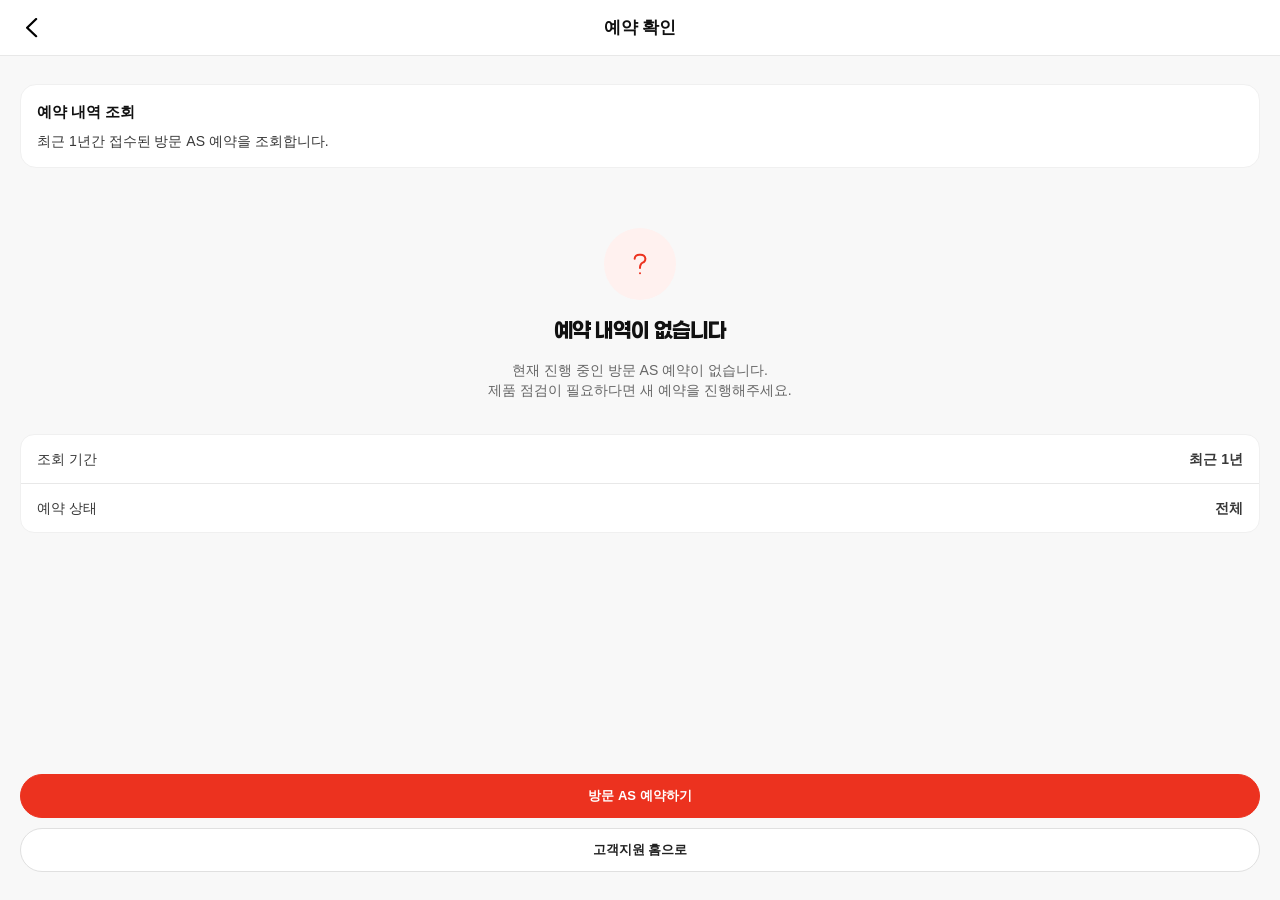
==== html/empty-reservations.html @ 177d2593 "Deploy user chatbot publishing" ====
<!DOCTYPE html>
<html lang="ko">
  <head>
    <meta charset="UTF-8">
    <meta name="viewport" content="width=device-width, initial-scale=1.0">
    <title>예약 내역 없음 | AI Chat</title>
    <link rel="stylesheet" href="../css/fonts.css">
    <link rel="stylesheet" href="../css/tokens.css?v=20260628">
    <link rel="stylesheet" href="../css/components.css?v=20260628">
    <link rel="stylesheet" href="../css/chatbot.css?v=20260628">
  </head>
  <body class="twc-chatbot publish-shell state-page">
    <!-- 화면: 예약 내역 없음. 기능 ID: USER-SCR-06, USER-FE-07-004 -->
    <header class="twc-state-header flow-header state-header-title-center">
      <button class="twc-icon-btn twc-focus-ring" type="button" aria-label="뒤로가기" data-state-action="back">
        <img class="twc-icon twc-icon-md" src="../image/icon/icon-arrow-left.svg" alt="">
      </button>
      <h1 class="twc-h3">예약 확인</h1>
    </header>
    <main class="state-main">
      <section class="twc-content twc-state-card empty-lookup-card" aria-labelledby="reservationLookupTitle">
        <h2 class="twc-h4" id="reservationLookupTitle">예약 내역 조회</h2>
        <p class="twc-body">최근 1년간 접수된 방문 AS 예약을 조회합니다.</p>
      </section>
      <section class="twc-content state-hero">
        <div class="twc-empty-icon" aria-hidden="true"><img class="twc-icon twc-icon-xl" src="../image/icon/icon-empty-reservations-question.svg" alt=""></div>
        <h2 class="twc-h2">예약 내역이 없습니다</h2>
        <p>현재 진행 중인 방문 AS 예약이 없습니다.<br>제품 점검이 필요하다면 새 예약을 진행해주세요.</p>
      </section>
      <section class="twc-content twc-detail-list empty-reservation-detail-card" aria-label="조회 조건">
        <div class="twc-detail-row"><span>조회 기간</span><strong>최근 1년</strong></div>
        <div class="twc-detail-row"><span>예약 상태</span><strong>전체</strong></div>
      </section>
      <footer class="twc-content state-actions">
        <button class="twc-btn twc-btn-primary twc-focus-ring" type="button" data-state-action="navigate" data-state-href="chatbot.html#as-flow">방문 AS 예약하기</button>
        <button class="twc-btn twc-btn-secondary twc-focus-ring" type="button" data-state-action="chatbot">고객지원 홈으로</button>
      </footer>
    </main>
    <script src="../js/state.js"></script>
  </body>
</html>
---- css/fonts.css ----
/*
  ThinkWare AI Chat local fonts
  Load this file before tokens.css and component CSS.
*/

@font-face {
  font-family: 'Paperlogy';
  src: url('../font/paperlogy-1-thin.ttf') format('truetype');
  font-weight: 100;
  font-style: normal;
  font-display: swap;
}

@font-face {
  font-family: 'Paperlogy';
  src: url('../font/paperlogy-2-extra-light.ttf') format('truetype');
  font-weight: 200;
  font-style: normal;
  font-display: swap;
}

@font-face {
  font-family: 'Paperlogy';
  src: url('../font/paperlogy-3-light.ttf') format('truetype');
  font-weight: 300;
  font-style: normal;
  font-display: swap;
}

@font-face {
  font-family: 'Paperlogy';
  src: url('../font/paperlogy-4-regular.ttf') format('truetype');
  font-weight: 400;
  font-style: normal;
  font-display: swap;
}

@font-face {
  font-family: 'Paperlogy';
  src: url('../font/paperlogy-5-medium.ttf') format('truetype');
  font-weight: 500;
  font-style: normal;
  font-display: swap;
}

@font-face {
  font-family: 'Paperlogy';
  src: url('../font/paperlogy-6-semi-bold.ttf') format('truetype');
  font-weight: 600;
  font-style: normal;
  font-display: swap;
}

@font-face {
  font-family: 'Paperlogy';
  src: url('../font/paperlogy-7-bold.ttf') format('truetype');
  font-weight: 700;
  font-style: normal;
  font-display: swap;
}

@font-face {
  font-family: 'Paperlogy';
  src: url('../font/paperlogy-8-extra-bold.ttf') format('truetype');
  font-weight: 800;
  font-style: normal;
  font-display: swap;
}

@font-face {
  font-family: 'Paperlogy';
  src: url('../font/paperlogy-9-black.ttf') format('truetype');
  font-weight: 900;
  font-style: normal;
  font-display: swap;
}

@font-face {
  font-family: 'A2Z';
  src: url('../font/a2z-1-thin.ttf') format('truetype');
  font-weight: 100;
  font-style: normal;
  font-display: swap;
}

@font-face {
  font-family: 'A2Z';
  src: url('../font/a2z-2-extra-light.ttf') format('truetype');
  font-weight: 200;
  font-style: normal;
  font-display: swap;
}

@font-face {
  font-family: 'A2Z';
  src: url('../font/a2z-3-light.ttf') format('truetype');
  font-weight: 300;
  font-style: normal;
  font-display: swap;
}

@font-face {
  font-family: 'A2Z';
  src: url('../font/a2z-4-regular.ttf') format('truetype');
  font-weight: 400;
  font-style: normal;
  font-display: swap;
}

@font-face {
  font-family: 'A2Z';
  src: url('../font/a2z-5-medium.ttf') format('truetype');
  font-weight: 500;
  font-style: normal;
  font-display: swap;
}

@font-face {
  font-family: 'A2Z';
  src: url('../font/a2z-6-semi-bold.ttf') format('truetype');
  font-weight: 600;
  font-style: normal;
  font-display: swap;
}

@font-face {
  font-family: 'A2Z';
  src: url('../font/a2z-7-bold.ttf') format('truetype');
  font-weight: 700;
  font-style: normal;
  font-display: swap;
}

@font-face {
  font-family: 'A2Z';
  src: url('../font/a2z-8-extra-bold.ttf') format('truetype');
  font-weight: 800;
  font-style: normal;
  font-display: swap;
}

@font-face {
  font-family: 'A2Z';
  src: url('../font/a2z-9-black.ttf') format('truetype');
  font-weight: 900;
  font-style: normal;
  font-display: swap;
}
---- css/tokens.css ----
/*
  ThinkWare AI Chat design tokens
  Source: Figma ThinkWare_chatbot nodes 1:34, 1:128, 1:99
*/

:root {
  /* Font families */
  --twc-font-brand: 'Paperlogy', 'Noto Sans KR', sans-serif;
  --twc-font-body: 'A2Z', 'Noto Sans KR', sans-serif;
  --twc-font-system: 'Noto Sans KR', 'Noto Sans CJK KR', sans-serif;

  /* Colors */
  --twc-color-bg: #f8f8f8;
  --twc-color-bg-alt: #fafafa;
  --twc-color-surface: #ffffff;
  --twc-color-surface-muted: #f6f7f8;
  --twc-color-surface-raised: #fbfdff;
  --twc-color-surface-disabled: #f2f2f2;
  --twc-color-surface-inverse: #3a3a3a;
  --twc-color-bubble-user: #4c4c4c;
  --twc-color-text-primary: #000000;
  --twc-color-text-heading: #111111;
  --twc-color-text-strong: #222222;
  --twc-color-text-body: #383838;
  --twc-color-text-subtle: #555555;
  --twc-color-text-secondary: #666666;
  --twc-color-text-muted: #7e7e7e;
  --twc-color-text-placeholder: #b9b9b9;
  --twc-color-border: #f0f0f0;
  --twc-color-border-strong: #e0e0e0;
  --twc-color-divider: #e8e8e8;
  --twc-color-sheet-grip: #ececec;
  --twc-color-accent: #ec321f;
  --twc-color-accent-hover: #d92a18;
  --twc-color-accent-soft: #fff1ef;
  --twc-color-accent-subtle: #fff8f7;
  --twc-color-success: #2e7d32;
  --twc-color-success-soft: #e8f5e9;
  --twc-color-warning: #ffb300;
  --twc-color-danger: #c73346;
  --twc-color-danger-soft: #fff0f2;
  --twc-color-info: #3a3a3a;
  --twc-color-map-placeholder-bg: #e8f1f8;
  --twc-color-map-pin: #ec321f;
  --twc-color-map-pin-muted: #666666;
  --twc-color-overlay: rgba(0, 0, 0, 0.6);

  /* Layout sizes */
  --twc-size-app-width: 400px;
  --twc-size-app-min-width-compact: 344px;
  --twc-size-shell-width: 100%;
  --twc-size-content-width: 360px;
  --twc-size-content-max-width: 360px;
  --twc-size-logo-width: 52px;
  --twc-size-logo-height: 14px;
  --twc-size-header-height: 40px;
  --twc-size-flow-header-height: 56px;
  --twc-size-state-header-height: 56px;
  --twc-size-touch: 44px;
  --twc-size-action-height: 54px;
  --twc-size-icon-xs: 10px;
  --twc-size-icon-sm: 14px;
  --twc-size-icon-md: 20px;
  --twc-size-icon-lg: 24px;
  --twc-size-icon-xl: 32px;
  --twc-size-chip-height: 28px;
  --twc-size-empty-icon: 72px;
  --twc-size-status-icon: 82px;
  --twc-size-textarea-min-height: 96px;
  --twc-size-input-category: 32px;
  --twc-size-input-send: 24px;
  --twc-size-inputbar-height: 70px;
  --twc-size-sheet-input-clearance: 56px;
  --twc-size-main-bottom-padding: 112px;
  --twc-size-avatar: 32px;
  --twc-size-service-button: 87px;
  --twc-size-service-button-compact: 73px;
  --twc-size-service-button-icon-compact: 20px;
  --twc-size-sheet-panel-height: 454px;
  --twc-size-category-tile-height: 68px;
  --twc-size-answer-max-width: 348px;
  --twc-size-product-card-width: 260px;
  --twc-size-product-media-height: 172px;
  --twc-size-compare-card-width: 290px;
  --twc-size-map-height: 210px;
  --twc-size-map-pin: 18px;
  --twc-size-calendar-cell: 38px;
  --twc-size-progress-step: 12px;

  /* Spacing */
  --twc-space-3: 3px;
  --twc-space-4: 4px;
  --twc-space-5: 5px;
  --twc-space-6: 6px;
  --twc-space-7: 7px;
  --twc-space-8: 8px;
  --twc-space-10: 10px;
  --twc-space-12: 12px;
  --twc-space-13: 13px;
  --twc-space-14: 14px;
  --twc-space-15: 15px;
  --twc-space-16: 16px;
  --twc-space-18: 18px;
  --twc-space-19: 19px;
  --twc-space-20: 20px;
  --twc-space-22: 22px;
  --twc-space-24: 24px;
  --twc-space-28: 28px;
  --twc-space-30: 30px;
  --twc-space-32: 32px;
  --twc-space-36: 36px;
  --twc-space-40: 40px;
  --twc-space-44: 44px;
  --twc-space-48: 48px;
  --twc-space-50: 50px;
  --twc-space-60: 60px;
  --twc-space-72: 72px;

  /* Radius */
  --twc-radius-xs: 5px;
  --twc-radius-sm: 6.472px;
  --twc-radius-control: 8px;
  --twc-radius-md: 10.354px;
  --twc-radius-card: 12px;
  --twc-radius-panel: 14px;
  --twc-radius-xl: 16px;
  --twc-radius-2xl: 18px;
  --twc-radius-lg: 20px;
  --twc-radius-pill: 100px;

  /* Border */
  --twc-border-width: 1px;
  --twc-border-width-accent: 1.191px;
  --twc-border-hairline: var(--twc-border-width) solid var(--twc-color-border);
  --twc-border-accent: var(--twc-border-width-accent) solid var(--twc-color-accent);

  /* Shadow */
  --twc-shadow-header: 0 1px 2.5px rgba(0, 0, 0, 0.1);
  --twc-shadow-accent: 0 6px 5px rgba(207, 93, 93, 0.15);
  --twc-shadow-card: 0 2px 8px rgba(0, 0, 0, 0.06);
  --twc-shadow-panel: 0 8px 24px rgba(0, 0, 0, 0.08);
  --twc-shadow-float: 0 10px 24px rgba(0, 0, 0, 0.1);
  --twc-shadow-sheet: 0 -12px 32px rgba(0, 0, 0, 0.18);

  /* Typography */
  --twc-type-h1-size: 24px;
  --twc-type-h1-line: 32px;
  --twc-type-h1-weight: 700;

  --twc-type-h2-size: 21px;
  --twc-type-h2-line: 28px;
  --twc-type-h2-weight: 800;

  --twc-type-h3-size: 17px;
  --twc-type-h3-line: 24px;
  --twc-type-h3-weight: 700;

  --twc-type-h4-size: 15px;
  --twc-type-h4-line: 22px;
  --twc-type-h4-weight: 700;
  --twc-type-card-title-size: 16px;

  --twc-type-header-size: 14px;
  --twc-type-header-line: 14px;
  --twc-type-header-weight: 700;

  --twc-type-hero-size: 24px;
  --twc-type-hero-line: normal;
  --twc-type-hero-weight-bold: 700;
  --twc-type-hero-weight-regular: 400;

  --twc-type-subtitle-size: 13px;
  --twc-type-subtitle-line: normal;
  --twc-type-subtitle-weight: 400;

  --twc-type-body-size: 14px;
  --twc-type-body-line: 20px;
  --twc-type-body-weight: 400;
  --twc-type-body-weight-medium: 500;
  --twc-type-body-weight-bold: 700;

  --twc-type-body-relaxed-size: 14px;
  --twc-type-body-relaxed-line: 28px;

  --twc-type-body-lg-size: 16px;
  --twc-type-body-lg-line: 24px;

  --twc-type-price-size: 19px;
  --twc-type-price-line: 24px;
  --twc-type-price-weight: 800;

  --twc-type-score-size: 15px;
  --twc-type-score-line: 20px;
  --twc-type-score-weight: 700;

  --twc-type-small-size: 13px;
  --twc-type-small-line: 18px;
  --twc-type-small-weight: 400;

  --twc-type-label-size: 14px;
  --twc-type-label-line: normal;
  --twc-type-label-weight: 700;

  --twc-type-caption-size: 12px;
  --twc-type-caption-line: 16px;
  --twc-type-caption-weight: 400;

  --twc-type-micro-size: 11px;
  --twc-type-micro-line: 14px;
  --twc-type-micro-weight: 400;

  --twc-type-support-title-size: 17.257px;
  --twc-type-support-title-line: normal;
  --twc-type-support-title-weight: 700;

  --twc-type-support-item-size: 11px;
  --twc-type-support-item-line: normal;
  --twc-type-support-item-weight: 400;
  --twc-type-support-item-compact-size: 10px;
  --twc-type-support-item-compact-line: 13px;

  /* Motion */
  --twc-motion-fast: 150ms;
  --twc-motion-base: 220ms;
  --twc-ease-standard: ease;

  /* Layering */
  --twc-z-header: 20;
  --twc-z-sheet: 24;
  --twc-z-inputbar: 25;
  --twc-z-flow: 45;
}
---- css/components.css ----
/*
  ThinkWare AI Chat component primitives
  Import order: fonts.css -> tokens.css -> components.css -> page CSS.
*/

.twc-chatbot {
  box-sizing: border-box;
  width: var(--twc-size-shell-width);
  min-height: 100dvh;
  background: var(--twc-color-bg);
  color: var(--twc-color-text-body);
  font-family: var(--twc-font-system);
  word-break: keep-all;
  overflow-wrap: break-word;
}

.twc-main {
  box-sizing: border-box;
  width: 100%;
}

.twc-content {
  box-sizing: border-box;
  width: auto;
  margin-right: var(--twc-space-20);
  margin-left: var(--twc-space-20);
}

.twc-logo {
  display: block;
  flex: 0 0 auto;
  width: var(--twc-size-logo-width);
  height: var(--twc-size-logo-height);
  object-fit: contain;
}

.twc-h1,
.twc-h2,
.twc-h3,
.twc-h4 {
  margin: 0;
  color: var(--twc-color-text-heading);
}

.twc-h1 {
  font-family: var(--twc-font-brand);
  font-size: var(--twc-type-h1-size);
  line-height: var(--twc-type-h1-line);
  font-weight: var(--twc-type-h1-weight);
}

.twc-h2 {
  font-size: var(--twc-type-h2-size);
  line-height: var(--twc-type-h2-line);
  font-weight: var(--twc-type-h2-weight);
}

.twc-h3 {
  font-size: var(--twc-type-h3-size);
  line-height: var(--twc-type-h3-line);
  font-weight: var(--twc-type-h3-weight);
}

.twc-h4 {
  font-size: var(--twc-type-h4-size);
  line-height: var(--twc-type-h4-line);
  font-weight: var(--twc-type-h4-weight);
}

.twc-body {
  font-size: var(--twc-type-body-size);
  line-height: var(--twc-type-body-line);
  font-weight: var(--twc-type-body-weight);
}

.twc-body-relaxed {
  font-size: var(--twc-type-body-relaxed-size);
  line-height: var(--twc-type-body-relaxed-line);
}

.twc-caption {
  color: var(--twc-color-text-placeholder);
  font-size: var(--twc-type-caption-size);
  line-height: var(--twc-type-caption-line);
}

.twc-label,
.twc-form-label {
  color: var(--twc-color-text-heading);
  font-size: var(--twc-type-label-size);
  line-height: var(--twc-type-label-line);
  font-weight: var(--twc-type-label-weight);
}

.twc-helper {
  color: var(--twc-color-text-secondary);
  font-size: var(--twc-type-caption-size);
  line-height: var(--twc-type-caption-line);
}

.twc-error {
  color: var(--twc-color-danger);
  font-size: var(--twc-type-caption-size);
  line-height: var(--twc-type-caption-line);
}

.twc-header,

.twc-header {
  height: var(--twc-size-header-height);
}

.twc-flow-header,
.twc-state-header {
  min-height: var(--twc-size-flow-header-height);
  border-bottom: 1px solid var(--twc-color-divider);
}

.twc-icon {
  display: inline-block;
  flex: 0 0 auto;
  width: var(--twc-size-icon-lg);
  height: var(--twc-size-icon-lg);
  object-fit: contain;
  vertical-align: middle;
}

.twc-icon-xs {
  width: var(--twc-size-icon-xs);
  height: var(--twc-size-icon-xs);
}

.twc-icon-sm {
  width: var(--twc-size-icon-sm);
  height: var(--twc-size-icon-sm);
}

.twc-icon-md {
  width: var(--twc-size-icon-md);
  height: var(--twc-size-icon-md);
}

.twc-icon-btn {
  display: inline-flex;
  flex: 0 0 auto;
  align-items: center;
  justify-content: center;
  width: var(--twc-size-touch);
  height: var(--twc-size-touch);
  aspect-ratio: 1 / 1;
  border: 0;
  border-radius: var(--twc-radius-pill);
  background: transparent;
  color: var(--twc-color-text-heading);
  cursor: pointer;
}

.twc-card {
  background: var(--twc-color-surface);
  border: 1px solid var(--twc-color-border-strong);
  border-radius: var(--twc-radius-card);
}

.twc-card-soft {
  background: var(--twc-color-surface-raised);
  border: 1px solid var(--twc-color-border);
  border-radius: var(--twc-radius-panel);
}

.twc-answer-card {
  background: var(--twc-color-surface);
  border: var(--twc-border-hairline);
  border-radius: var(--twc-radius-lg);
  padding: var(--twc-space-20);
}

.twc-message-row {
  display: flex;
  flex-direction: column;
  gap: var(--twc-space-8);
  width: 100%;
}

.twc-message-row.is-user {
  align-items: flex-end;
  padding-left: var(--twc-space-60);
}

.twc-message-row.is-ai {
  align-items: flex-start;
  padding-right: var(--twc-space-40);
}

.twc-message-bubble {
  width: fit-content;
  max-width: 100%;
  font-size: var(--twc-type-body-size);
  line-height: var(--twc-type-body-line);
  white-space: normal;
}

.twc-message-bubble.is-user {
  padding: var(--twc-space-15) var(--twc-space-20);
  border-radius: var(--twc-radius-pill);
  background: var(--twc-color-bubble-user);
  color: var(--twc-color-surface);
  font-weight: var(--twc-type-body-weight-bold);
}

.twc-message-bubble.is-ai {
  padding: var(--twc-space-20);
  border: var(--twc-border-hairline);
  border-radius: var(--twc-radius-lg);
  background: var(--twc-color-surface);
  color: var(--twc-color-text-body);
  line-height: var(--twc-type-body-relaxed-line);
}

.twc-btn {
  min-height: var(--twc-size-touch);
  padding: 0 var(--twc-space-20);
  border: 1px solid transparent;
  border-radius: var(--twc-radius-pill);
  font-family: inherit;
  font-size: var(--twc-type-body-size);
  font-weight: var(--twc-type-body-weight-bold);
  line-height: var(--twc-type-body-line);
  cursor: pointer;
}

.twc-btn.has-icon {
  display: inline-flex;
  align-items: center;
  justify-content: center;
  gap: var(--twc-space-6);
}

.twc-btn-primary {
  background: var(--twc-color-accent);
  border-color: var(--twc-color-accent);
  color: var(--twc-color-surface);
}

.twc-btn-secondary {
  background: var(--twc-color-surface);
  border-color: var(--twc-color-border-strong);
  color: var(--twc-color-text-strong);
}

.twc-btn-ghost {
  background: transparent;
  border-color: transparent;
  color: var(--twc-color-text-heading);
}

.twc-chip,
.twc-badge {
  display: inline-flex;
  align-items: center;
  justify-content: center;
  border-radius: var(--twc-radius-pill);
  font-size: var(--twc-type-micro-size);
  line-height: var(--twc-type-micro-line);
  font-weight: var(--twc-type-label-weight);
}

.twc-chip {
  min-height: var(--twc-size-chip-height);
  padding: 0 var(--twc-space-12);
  background: var(--twc-color-accent-soft);
  color: var(--twc-color-accent);
}

.twc-badge {
  padding: var(--twc-space-4) var(--twc-space-8);
  background: var(--twc-color-surface);
  color: var(--twc-color-text-secondary);
}

.twc-input,
.twc-textarea {
  width: 100%;
  border: var(--twc-border-hairline);
  border-radius: var(--twc-radius-control);
  background: var(--twc-color-surface);
  color: var(--twc-color-text-body);
  font-family: inherit;
  font-size: var(--twc-type-body-size);
}

.twc-input {
  min-height: var(--twc-size-touch);
  padding: 0 var(--twc-space-14);
}

.twc-textarea {
  min-height: var(--twc-size-textarea-min-height);
  padding: var(--twc-space-12) var(--twc-space-14);
  resize: vertical;
}

.twc-chat-inputbar {
  display: flex;
  align-items: center;
  gap: var(--twc-space-10);
  padding: var(--twc-space-15) var(--twc-space-19);
}

.twc-category-button,
.twc-send-button {
  display: inline-flex;
  flex: 0 0 auto;
  align-items: center;
  justify-content: center;
  border: 0;
  border-radius: var(--twc-radius-pill);
  aspect-ratio: 1 / 1;
  cursor: pointer;
}

.twc-category-button {
  width: 36px;
  height: 36px;
  background: var(--twc-color-surface);
  box-shadow: var(--twc-shadow-accent);
}

.twc-category-glyph {
  display: block;
  width: 10px;
  height: 10px;
  background:
    linear-gradient(var(--twc-color-accent), var(--twc-color-accent)) 0 0 / 4px 4px no-repeat,
    linear-gradient(var(--twc-color-accent), var(--twc-color-accent)) 6px 0 / 4px 4px no-repeat,
    linear-gradient(var(--twc-color-accent), var(--twc-color-accent)) 0 6px / 4px 4px no-repeat,
    linear-gradient(var(--twc-color-accent), var(--twc-color-accent)) 6px 6px / 4px 4px no-repeat;
}

.twc-send-button {
  width: var(--twc-size-input-send);
  height: var(--twc-size-input-send);
  background: var(--twc-color-accent);
}

.twc-send-icon {
  display: block;
  width: 13px;
  height: 13px;
  object-fit: contain;
}

.twc-support-button {
  display: inline-flex;
  flex: 0 0 auto;
  flex-direction: column;
  align-items: center;
  justify-content: center;
  width: var(--twc-size-service-button);
  height: var(--twc-size-service-button);
  aspect-ratio: 1 / 1;
  border: var(--twc-border-hairline);
  border-radius: 50%;
  background: var(--twc-color-surface);
  color: var(--twc-color-text-secondary);
  font-size: var(--twc-type-support-item-size);
  line-height: var(--twc-type-support-item-line);
  cursor: pointer;
}

.twc-chat-input {
  display: flex;
  flex: 1 1 auto;
  align-items: center;
  gap: var(--twc-space-8);
  min-width: 0;
  padding: var(--twc-space-8);
  border: var(--twc-border-accent);
  border-radius: var(--twc-radius-pill);
  background: var(--twc-color-surface);
  box-shadow: var(--twc-shadow-accent);
}

.twc-tile {
  box-sizing: border-box;
  display: flex;
  align-items: center;
  gap: var(--twc-space-10);
  min-height: var(--twc-size-action-height);
  padding: var(--twc-space-16) var(--twc-space-18);
  border: var(--twc-border-hairline);
  border-radius: var(--twc-radius-pill);
  background: var(--twc-color-surface);
  color: var(--twc-color-text-body);
  font-size: var(--twc-type-body-size);
  line-height: var(--twc-type-body-line);
}

.twc-tile span {
  flex: 1 1 auto;
  min-width: 0;
  text-align: left;
}

.twc-tile.is-selected,
.twc-tile.is-active {
  border-color: var(--twc-color-accent);
  color: var(--twc-color-accent);
}

.twc-product-card,
.twc-place-card,
.twc-state-card,
.twc-form-card {
  background: var(--twc-color-surface);
  border: var(--twc-border-hairline);
  border-radius: var(--twc-radius-xl);
}

.twc-product-card {
  box-shadow: var(--twc-shadow-card);
}

.twc-product-media {
  flex: 0 0 auto;
  aspect-ratio: 1 / 1;
  background: var(--twc-color-surface-muted);
  border-radius: var(--twc-radius-md);
  overflow: hidden;
}

.twc-square-media {
  flex: 0 0 auto;
  aspect-ratio: 1 / 1;
  overflow: hidden;
}

.twc-price {
  color: var(--twc-color-accent);
  font-size: var(--twc-type-body-lg-size);
  line-height: var(--twc-type-body-lg-line);
  font-weight: var(--twc-type-body-weight-bold);
}

.twc-empty-icon,
.twc-status-icon {
  display: inline-flex;
  flex: 0 0 auto;
  align-items: center;
  justify-content: center;
  aspect-ratio: 1 / 1;
  border-radius: 50%;
  background: var(--twc-color-accent-soft);
  color: var(--twc-color-accent);
  font-weight: var(--twc-type-h2-weight);
}

.twc-empty-icon {
  width: var(--twc-size-empty-icon);
  height: var(--twc-size-empty-icon);
  margin-inline: auto;
}

.twc-status-icon {
  width: var(--twc-size-status-icon);
  height: var(--twc-size-status-icon);
}

.twc-empty-icon .twc-icon,
.twc-status-icon .twc-icon {
  width: var(--twc-size-icon-xl);
  height: var(--twc-size-icon-xl);
}

.twc-segment {
  display: inline-flex;
  gap: var(--twc-space-6);
  padding: var(--twc-space-4);
  border-radius: var(--twc-radius-pill);
  background: var(--twc-color-surface-muted);
}

.twc-segment button {
  border: 0;
  border-radius: var(--twc-radius-pill);
  background: transparent;
  color: var(--twc-color-text-secondary);
  font-family: inherit;
}

.twc-segment button.is-active,
.twc-segment button.is-selected {
  background: var(--twc-color-accent);
  color: var(--twc-color-surface);
}

.twc-tablist {
  display: flex;
  width: 100%;
  border-bottom: 1px solid var(--twc-color-divider);
  background: transparent;
}

.twc-tablist button {
  position: relative;
  flex: 1 1 0;
  min-width: 0;
  min-height: var(--twc-size-touch);
  padding: 0 var(--twc-space-16);
  border: 0;
  background: transparent;
  color: var(--twc-color-text-secondary);
  font-family: inherit;
  font-size: var(--twc-type-body-size);
  font-weight: var(--twc-type-body-weight-bold);
  text-align: center;
  cursor: pointer;
}

.twc-tablist button::after {
  position: absolute;
  right: 0;
  bottom: -1px;
  left: 0;
  height: 2px;
  background: transparent;
  content: "";
}

.twc-tablist button.is-active {
  color: var(--twc-color-accent);
}

.twc-tablist button.is-active::after {
  background: var(--twc-color-accent);
}

.twc-detail-list {
  border: var(--twc-border-hairline);
  border-radius: var(--twc-radius-panel);
  overflow: hidden;
}

.twc-detail-row {
  display: flex;
  justify-content: space-between;
  gap: var(--twc-space-16);
  padding: var(--twc-space-14) var(--twc-space-16);
  border-top: 1px solid var(--twc-color-divider);
}

.twc-detail-row:first-child {
  border-top: 0;
}

.twc-focus-ring:focus-visible {
  outline: 2px solid var(--twc-color-accent);
  outline-offset: 2px;
}
---- css/chatbot.css ----
/*
  ThinkWare AI Chat publishing pages
  Import after fonts.css, tokens.css, and components.css.
*/

* {
  box-sizing: border-box;
}

html,
body {
  margin: 0;
  min-height: 100%;
}

body {
  background: var(--twc-color-surface);
  color: var(--twc-color-text-body);
  font-family: var(--twc-font-system);
}

button,
input,
textarea,
select {
  font: inherit;
}

button {
  -webkit-tap-highlight-color: transparent;
}

fieldset {
  min-width: 0;
  margin: 0;
  padding: 0;
  border: 0;
}

.sr-only {
  position: absolute;
  width: 1px;
  height: 1px;
  padding: 0;
  margin: -1px;
  overflow: hidden;
  clip: rect(0, 0, 0, 0);
  white-space: nowrap;
  border: 0;
}

.publish-shell {
  position: relative;
  display: flex;
  flex-direction: column;
  width: 100%;
  height: 100dvh;
  min-height: 620px;
  overflow: hidden;
}

.publish-header {
  position: relative;
  z-index: var(--twc-z-header);
  display: grid;
  flex: 0 0 auto;
  grid-template-columns: var(--twc-size-touch) 1fr var(--twc-size-touch);
  align-items: center;
  height: var(--twc-size-header-height);
  padding: 0 var(--twc-space-12);
}

.publish-header .twc-logo {
  justify-self: center;
}

.publish-header .twc-logo-text {
  justify-self: center;
  color: var(--twc-color-text-primary);
  font-family: var(--twc-font-brand);
  font-size: var(--twc-type-h3-size);
  font-weight: var(--twc-type-h3-weight);
  line-height: var(--twc-type-h3-line);
}

.publish-main {
  flex: 1 1 auto;
  min-height: 0;
  overflow-y: auto;
  padding: var(--twc-space-50) 0 var(--twc-size-main-bottom-padding);
  scrollbar-width: none;
}

.publish-main::-webkit-scrollbar {
  display: none;
}

.home-intro {
  text-align: center;
}

.home-intro .twc-h1 {
  color: var(--twc-color-text-primary);
  font-weight: var(--twc-type-hero-weight-regular);
}

.home-title-brand {
  color: var(--twc-color-accent);
  font-weight: var(--twc-type-hero-weight-bold);
}

.home-intro .twc-h1 strong {
  color: var(--twc-color-text-primary);
  font-weight: var(--twc-type-hero-weight-bold);
}

.home-intro p {
  margin: var(--twc-space-16) auto 0;
  color: var(--twc-color-text-muted);
  font-family: var(--twc-font-body);
  font-size: var(--twc-type-subtitle-size);
  font-weight: var(--twc-type-body-weight-bold);
  line-height: var(--twc-type-body-line);
}

.home-intro p .home-subtitle-strong,
.home-intro p strong {
  color: var(--twc-color-text-primary);
}

.home-intro p strong {
  font-weight: var(--twc-type-body-weight-bold);
}

.login-banner {
  display: flex;
  align-items: center;
  justify-content: space-between;
  gap: var(--twc-space-16);
  margin-top: var(--twc-space-36);
  padding: var(--twc-space-15) var(--twc-space-20);
  min-height: 100px;
  border-radius: var(--twc-radius-md);
  background: var(--twc-color-surface-inverse);
  color: var(--twc-color-surface);
}

.login-banner p {
  margin: 0;
  font-family: var(--twc-font-body);
  font-size: var(--twc-type-body-size);
  line-height: var(--twc-type-body-line);
}

.login-banner .twc-btn {
  min-height: 30px;
  padding: 0 var(--twc-space-12);
  border-radius: var(--twc-radius-sm);
  white-space: nowrap;
}

.owned-product-state[hidden] {
  display: none;
}

.owned-product-panel {
  display: flex;
  align-items: center;
  gap: var(--twc-space-14);
  margin-top: var(--twc-space-50);
  padding: var(--twc-space-16);
  border: var(--twc-border-hairline);
  border-radius: var(--twc-radius-md);
  background: var(--twc-color-surface);
}

.owned-product-panel p,
.owned-product-panel h2 {
  margin: 0;
}

.owned-product-media {
  display: grid;
  flex: 0 0 auto;
  place-items: center;
  width: var(--twc-size-empty-icon);
  height: var(--twc-size-empty-icon);
  overflow: hidden;
  border-radius: var(--twc-radius-card);
  background: var(--twc-color-surface-muted);
}

.owned-product-media img {
  width: 100%;
  height: 100%;
  object-fit: contain;
}

.owned-product-info {
  flex: 1 1 auto;
  min-width: 0;
}

.suggestions {
  margin-top: var(--twc-space-50);
}

.suggestion-list {
  display: grid;
  gap: var(--twc-space-8);
  margin: 0;
  padding: 0;
  list-style: none;
}

.suggestion-button {
  display: inline-flex;
  align-items: center;
  gap: var(--twc-space-6);
  width: 100%;
  min-height: var(--twc-type-body-line);
  border: 0;
  background: transparent;
  color: var(--twc-color-text-primary);
  font-family: var(--twc-font-body);
  font-size: var(--twc-type-body-size);
  text-align: left;
  cursor: pointer;
}

.support-section {
  margin-top: var(--twc-space-40);
}

.section-title {
  margin: 0 0 var(--twc-space-14);
  font-family: var(--twc-font-brand);
  text-align: center;
}

.support-row {
  display: flex;
  justify-content: center;
  gap: var(--twc-space-4);
  overflow-x: auto;
  padding-bottom: var(--twc-space-4);
  scrollbar-width: none;
}

.support-row::-webkit-scrollbar {
  display: none;
}

.twc-support-button {
  gap: var(--twc-space-8);
}

.twc-support-button span {
  display: block;
  color: var(--twc-color-text-primary);
  font-size: var(--twc-type-caption-size) !important;
  line-height: var(--twc-type-caption-line) !important;
  letter-spacing: 0;
}

@media (max-width: 400px) {
  .publish-shell {
    min-width: var(--twc-size-app-min-width-compact);
  }

  .support-row {
    justify-content: space-between;
    gap: var(--twc-space-4);
    overflow-x: visible;
  }

  .support-section .twc-support-button {
    width: var(--twc-size-service-button-compact);
    height: var(--twc-size-service-button-compact);
    gap: var(--twc-space-5);
  }

  .support-section .twc-support-button .twc-icon {
    width: var(--twc-size-service-button-icon-compact);
    height: var(--twc-size-service-button-icon-compact);
  }

  .support-section .twc-support-button span {
    font-size: var(--twc-type-support-item-compact-size) !important;
    line-height: var(--twc-type-support-item-compact-line) !important;
  }
}

.chat-thread {
  display: grid;
  gap: var(--twc-space-24);
  margin-top: var(--twc-space-72);
}

.scroll-coverage,
.commerce-coverage,
.empty-search-coverage,
.twc-chat-end {
  display: grid;
  gap: var(--twc-space-24);
  margin-top: var(--twc-space-60);
}

.answer-message {
  display: grid;
  gap: var(--twc-space-6);
}

.twc-answer-card {
  width: 100%;
  max-width: var(--twc-size-answer-max-width);
  padding: var(--twc-space-20);
  border: var(--twc-border-hairline);
  border-radius: var(--twc-radius-lg);
  background: var(--twc-color-surface);
  color: var(--twc-color-text-body);
}

.twc-answer-card > .twc-h3,
.twc-answer-card > .twc-h4 {
  margin: 0 0 var(--twc-space-12);
  font-size: var(--twc-type-h3-size);
  line-height: var(--twc-type-h3-line);
  font-weight: var(--twc-type-h3-weight);
}

.twc-answer-card > .twc-body-relaxed,
.twc-answer-card > .twc-body {
  margin: 0;
  font-size: var(--twc-type-body-size);
  line-height: 22px;
}

.twc-answer-card > .twc-body-relaxed + .twc-h3,
.twc-answer-card > .twc-body-relaxed + .twc-h4,
.twc-answer-card > .twc-body + .twc-h3,
.twc-answer-card > .twc-body + .twc-h4 {
  margin-top: var(--twc-space-20);
}

.twc-answer-card > .twc-body-relaxed + .twc-state-card,
.twc-answer-card > .twc-body + .twc-state-card {
  margin-top: var(--twc-space-15);
}

.twc-answer-feedback {
  display: flex;
  justify-content: flex-end;
  margin-top: var(--twc-space-16);
}

.twc-answer-feedback .twc-btn {
  font-size: var(--twc-type-caption-size);
  white-space: nowrap;
}

.twc-reference-media {
  display: grid;
  gap: var(--twc-space-8);
  margin: var(--twc-space-16) 0 0;
}

.twc-reference-media img {
  display: block;
  max-width: 100%;
  border-radius: var(--twc-radius-card);
  background: var(--twc-color-surface-muted);
}

.twc-reference-media figcaption {
  color: var(--twc-color-text-muted);
  font-size: var(--twc-type-caption-size);
  line-height: var(--twc-type-caption-line);
}

.twc-typing {
  display: inline-flex;
  gap: var(--twc-space-6);
  min-height: var(--twc-size-touch);
  align-items: center;
}

.twc-typing-dot {
  width: var(--twc-space-8);
  height: var(--twc-space-8);
  border-radius: var(--twc-radius-pill);
  background: var(--twc-color-text-placeholder);
  animation: twc-typing-bounce 900ms var(--twc-ease-standard) infinite;
}

.twc-typing-dot:nth-child(2) {
  animation-delay: 150ms;
}

.twc-typing-dot:nth-child(3) {
  animation-delay: 300ms;
}

@keyframes twc-typing-bounce {
  0%,
  70%,
  100% {
    opacity: 0.35;
    transform: translateY(0);
  }

  35% {
    opacity: 1;
    transform: translateY(-4px);
  }
}

@media (prefers-reduced-motion: reduce) {
  .twc-typing-dot {
    animation: none;
  }
}

.message-time {
  color: var(--twc-color-text-placeholder);
  font-size: var(--twc-type-caption-size);
  line-height: var(--twc-type-caption-line);
}

.twc-message-bubble.is-ai {
  padding: var(--twc-space-16);
}

.twc-message-bubble.is-ai > *:first-child {
  margin-top: 0;
}

.twc-message-bubble.is-ai > *:last-child {
  margin-bottom: 0;
}

.twc-message-bubble.is-ai > .twc-body-relaxed,
.twc-message-bubble.is-ai > .twc-body {
  margin: 0;
  line-height: var(--twc-type-body-line);
}

.twc-message-bubble.is-ai > .twc-h3,
.twc-message-bubble.is-ai > .twc-h4 {
  margin: var(--twc-space-16) 0 0;
}

.answer-actions {
  display: grid;
  grid-auto-flow: column;
  grid-auto-columns: minmax(0, 1fr);
  gap: var(--twc-space-8);
  margin-top: var(--twc-space-16);
}

.answer-actions .twc-btn {
  width: 100%;
  min-width: 0;
  font-size: var(--twc-type-caption-size);
  white-space: nowrap;
}

.external-link-icon {
  display: block;
  flex: 0 0 auto;
  width: var(--twc-size-icon-sm);
  height: var(--twc-size-icon-sm);
  object-fit: contain;
}

.external-link-icon.is-inverse {
  filter: brightness(0) invert(1);
}

.answer-list {
  margin: var(--twc-space-16) 0 0;
  padding-left: var(--twc-space-20);
}

.answer-list li + li {
  margin-top: var(--twc-space-8);
}

.product-strip {
  display: flex;
  gap: var(--twc-space-12);
  overflow-x: auto;
  padding: var(--twc-space-4) 0 var(--twc-space-8);
  scrollbar-width: none;
}

.twc-recommend-card,
.twc-compare-card,
.twc-confirm-card,
.twc-mini-card,
.twc-banner-card {
  padding: var(--twc-space-16);
  border: var(--twc-border-hairline);
  border-radius: var(--twc-radius-card);
  background: var(--twc-color-surface);
}

.twc-recommend-card,
.twc-compare-card,
.twc-mini-card {
  box-shadow: var(--twc-shadow-card);
}

.twc-confirm-card {
  padding: var(--twc-space-20) var(--twc-space-16);
}

.twc-confirm-card p {
  margin: 0;
  color: var(--twc-color-text-body);
  font-size: var(--twc-type-body-size);
  line-height: var(--twc-type-body-line);
}

.twc-recommend-card {
  width: 100%;
  max-width: var(--twc-size-compare-card-width);
}

.twc-recommend-card > .twc-btn-secondary {
  background: var(--twc-color-bg);
}

.twc-recommend-media {
  position: relative;
  display: grid;
  place-items: center;
  height: var(--twc-size-product-media-height);
  overflow: hidden;
  border-radius: var(--twc-radius-card);
  background: var(--twc-color-surface-muted);
}

.twc-recommend-media img {
  display: block;
  width: 100%;
  height: 100%;
  object-fit: contain;
}

.twc-recommend-media .twc-badge {
  position: absolute;
  top: var(--twc-space-10);
  left: var(--twc-space-10);
}

.twc-recommend-card > .twc-h4,
.twc-compare-card > .twc-h4 {
  margin: var(--twc-space-14) 0 var(--twc-space-4);
}

.twc-rating {
  display: flex;
  align-items: center;
  gap: var(--twc-space-5);
  color: var(--twc-color-warning);
  font-size: var(--twc-type-score-size);
  line-height: var(--twc-type-score-line);
  font-weight: var(--twc-type-score-weight);
}

.twc-rating strong {
  color: var(--twc-color-text-heading);
}

.twc-rating em {
  color: var(--twc-color-text-muted);
  font-style: normal;
  font-size: var(--twc-type-caption-size);
  font-weight: var(--twc-type-caption-weight);
}

.twc-price-block {
  display: grid;
  gap: var(--twc-space-3);
  margin: var(--twc-space-12) 0;
}

.twc-price-block del,
.twc-price-block span {
  color: var(--twc-color-text-muted);
  font-size: var(--twc-type-caption-size);
}

.twc-price-block strong,
.twc-price {
  color: var(--twc-color-text-primary);
  font-size: var(--twc-type-price-size);
  line-height: var(--twc-type-price-line);
  font-weight: var(--twc-type-price-weight);
}

.twc-compare-track {
  display: flex;
  gap: var(--twc-space-12);
  overflow-x: auto;
  padding-bottom: var(--twc-space-8);
  scrollbar-width: none;
}

.twc-compare-track::-webkit-scrollbar {
  display: none;
}

.twc-compare-card {
  flex: 0 0 var(--twc-size-compare-card-width);
}

.twc-spec-table {
  display: grid;
  gap: var(--twc-space-8);
  margin-top: var(--twc-space-12);
}

.twc-spec-table div {
  display: flex;
  justify-content: space-between;
  gap: var(--twc-space-12);
  padding-bottom: var(--twc-space-8);
  border-bottom: 1px solid var(--twc-color-divider);
  font-size: var(--twc-type-caption-size);
}

.twc-chat-cta,
.twc-chat-end {
  display: grid;
  gap: var(--twc-space-30);
  justify-items: center;
  padding: var(--twc-space-30) var(--twc-space-20);
  border-radius: var(--twc-radius-card);
  background: var(--twc-color-surface);
  text-align: center;
}

.twc-chat-cta p,
.twc-chat-end p {
  margin: 0;
  font-size: var(--twc-type-body-size);
  line-height: var(--twc-type-body-line);
  color: var(--twc-color-text-body);
}

.twc-chat-cta .twc-btn,
.twc-chat-end .twc-btn {
  font-size: var(--twc-type-caption-size);
  white-space: nowrap;
}

.twc-empty-answer {
  justify-self: start;
}

.empty-search-card {
  display: grid;
  row-gap: 15px;
  justify-items: center;
  padding-top: 25px;
  padding-bottom: 25px;
  text-align: center;
}

.twc-empty-actions {
  display: grid;
  gap: var(--twc-space-8);
  margin-top: var(--twc-space-15);
}

.product-strip::-webkit-scrollbar {
  display: none;
}

.product-strip .twc-product-card {
  flex: 0 0 240px;
  padding: var(--twc-space-16);
}

.twc-product-media {
  position: relative;
}

.twc-product-media .twc-badge {
  position: absolute;
  top: var(--twc-space-10);
  left: var(--twc-space-10);
}

.twc-product-media img,
.twc-square-media img {
  display: block;
  width: 100%;
  height: 100%;
  object-fit: contain;
}

.product-title {
  margin: var(--twc-space-14) 0 var(--twc-space-4);
}

.product-meta {
  margin: 0;
  color: var(--twc-color-text-secondary);
  font-size: var(--twc-type-caption-size);
  line-height: var(--twc-type-caption-line);
}

.product-strip .twc-price {
  margin: var(--twc-space-12) 0 0;
  color: var(--twc-color-accent);
}

.publish-inputbar {
  position: absolute;
  right: 0;
  bottom: 0;
  left: 0;
  z-index: var(--twc-z-inputbar);
  background: var(--twc-color-bg);
}

.twc-chat-input input {
  flex: 1 1 auto;
  min-width: 0;
  padding-left: 10px;
  border: 0;
  outline: 0;
  background: transparent;
  color: var(--twc-color-text-body);
  font-size: var(--twc-type-caption-size);
  line-height: var(--twc-type-caption-line);
}

.twc-chat-input input::placeholder {
  color: var(--twc-color-text-placeholder);
}

.sheet {
  position: absolute;
  inset: 0;
  z-index: var(--twc-z-sheet);
  visibility: hidden;
  pointer-events: none;
}

.sheet.is-open {
  visibility: visible;
  pointer-events: auto;
}

.sheet-backdrop {
  position: absolute;
  inset: 0;
  z-index: 0;
  border: 0;
  background: var(--twc-color-overlay);
  opacity: 0;
  transition: opacity var(--twc-motion-base) var(--twc-ease-standard);
}

.sheet.is-open .sheet-backdrop {
  opacity: 1;
}

.sheet::after {
  position: absolute;
  right: 0;
  bottom: 0;
  left: 0;
  z-index: 1;
  height: var(--twc-size-inputbar-height);
  background: var(--twc-color-bg);
  content: "";
  opacity: 0;
  pointer-events: none;
  transition: opacity var(--twc-motion-base) var(--twc-ease-standard);
}

.sheet.is-open::after {
  opacity: 1;
}

.sheet-panel {
  position: absolute;
  right: 0;
  bottom: var(--twc-size-sheet-input-clearance);
  left: 0;
  z-index: 2;
  display: flex;
  flex-direction: column;
  height: var(--twc-size-sheet-panel-height);
  max-height: 80dvh;
  padding: var(--twc-space-16) var(--twc-space-20) var(--twc-space-10);
  border-radius: var(--twc-radius-lg) var(--twc-radius-lg) 0 0;
  background: var(--twc-color-bg);
  transform: translateY(100%);
  transition: transform var(--twc-motion-base) var(--twc-ease-standard);
}

.sheet.is-open .sheet-panel {
  transform: translateY(0);
}

.sheet-grip {
  width: 41px;
  height: var(--twc-space-3);
  margin: 0 auto var(--twc-space-16);
  border-radius: var(--twc-radius-pill);
  background: var(--twc-color-sheet-grip);
}

.sheet-body {
  flex: 1 1 auto;
  min-height: 0;
  overflow-y: auto;
  padding-bottom: var(--twc-space-16);
  scrollbar-width: none;
}

.sheet-body::-webkit-scrollbar {
  display: none;
}

.category-group + .category-group {
  margin-top: var(--twc-space-24);
}

.category-group h3 {
  margin: 0 0 var(--twc-space-14);
}

.category-grid {
  display: grid;
  grid-template-columns: repeat(2, 1fr);
  gap: var(--twc-space-10);
}

.twc-tile {
  width: 100%;
  height: var(--twc-size-category-tile-height);
  justify-content: flex-start;
  cursor: pointer;
}

.flow {
  position: absolute;
  inset: 0;
  z-index: var(--twc-z-flow);
  display: flex;
  flex-direction: column;
  visibility: hidden;
  background: var(--twc-color-bg);
  transform: translateX(100%);
  transition: transform var(--twc-motion-base) var(--twc-ease-standard), visibility var(--twc-motion-base) var(--twc-ease-standard);
}

.flow.is-open {
  visibility: visible;
  transform: translateX(0);
}

.flow-header {
  display: grid;
  flex: 0 0 auto;
  grid-template-columns: var(--twc-size-touch) 1fr var(--twc-size-touch);
  align-items: center;
  min-height: var(--twc-size-flow-header-height);
  padding: 0 var(--twc-space-10);
  border-bottom: 1px solid var(--twc-color-divider);
  background: var(--twc-color-surface);
}

.flow-header h2 {
  grid-column: 2;
  justify-self: center;
  margin: 0;
}

.flow-title {
  grid-column: 2;
  justify-self: center;
  text-align: center;
}

.flow-title p {
  display: none;
}

.flow-body {
  flex: 1 1 auto;
  min-height: 0;
  overflow-y: auto;
  padding: var(--twc-space-20) 0 var(--twc-space-24);
}

#locator-flow .flow-body {
  padding-top: var(--twc-space-10);
}

.flow-section + .flow-section {
  margin-top: var(--twc-space-24);
}

.flow-grid {
  display: grid;
  gap: var(--twc-space-12);
  min-width: 0;
}

.twc-form-card,
.twc-state-card,
.twc-place-card {
  padding: var(--twc-space-16);
}

.twc-form-card > .twc-h4 + * {
  margin-top: var(--twc-space-15);
}

#reservation-flow .twc-place-card > .twc-chip + .twc-h4 {
  margin-top: var(--twc-space-15);
}

#reservation-flow .twc-place-card > .twc-body + .twc-helper {
  margin: var(--twc-space-10) 0 0;
}

#reservation-flow .twc-place-card > .twc-body {
  margin: var(--twc-space-15) 0 0;
}

#reservation-flow .twc-place-card > .twc-helper {
  margin-bottom: 0;
}

#reservation-flow .twc-form-card .twc-btn {
  font-size: var(--twc-type-body-size);
  font-weight: var(--twc-type-body-weight-bold);
  line-height: var(--twc-type-body-line);
}

.form-stack {
  display: grid;
  gap: var(--twc-space-12);
}

.auth-links {
  display: flex;
  align-items: center;
  justify-content: center;
  gap: var(--twc-space-10);
  margin: var(--twc-space-14) 0 var(--twc-space-30);
  font-size: var(--twc-type-caption-size);
}

.auth-links a {
  position: relative;
  color: var(--twc-color-text-secondary);
  text-decoration: none;
}

.auth-links a + a::before {
  content: "";
  display: inline-block;
  width: 1px;
  height: 10px;
  margin: 0 var(--twc-space-10) 0 0;
  background: var(--twc-color-text-placeholder);
  opacity: 0.9;
  vertical-align: -1px;
}

.twc-social-btn {
  display: flex;
  align-items: center;
  gap: var(--twc-space-10);
  min-height: var(--twc-size-touch);
  padding: var(--twc-space-12);
  border: var(--twc-border-hairline);
  border-radius: var(--twc-radius-control);
  background: var(--twc-color-surface);
}

.auth-social {
  display: grid;
  gap: var(--twc-space-10);
  margin-top: var(--twc-space-20);
}

.twc-social-btn {
  width: 100%;
  color: var(--twc-color-text-body);
  font-size: var(--twc-type-caption-size);
  line-height: var(--twc-type-caption-line);
  cursor: pointer;
}

.twc-social-btn span {
  display: grid;
  flex: 0 0 auto;
  place-items: center;
  width: var(--twc-size-icon-xl);
  height: var(--twc-size-icon-xl);
  border-radius: var(--twc-radius-pill);
}

.twc-social-btn span img {
  display: block;
  width: 100%;
  height: 100%;
}

.field-stack {
  display: grid;
  gap: var(--twc-space-6);
}

#auth-flow .twc-input::placeholder {
  color: var(--twc-color-text-placeholder, #b8b8b8);
}

.flow-footer {
  display: flex;
  flex-direction: column;
  flex: 0 0 auto;
  gap: var(--twc-space-10);
  padding: var(--twc-space-15) var(--twc-space-20) var(--twc-space-20);
  border-top: 1px solid var(--twc-color-divider);
  background: var(--twc-color-surface);
}

.flow-footer .twc-btn {
  width: 100%;
  white-space: nowrap;
}

.flow-footer .twc-btn:disabled {
  background: var(--twc-color-surface-disabled);
  border-color: var(--twc-color-border);
  color: var(--twc-color-text-placeholder);
  cursor: not-allowed;
}

.as-toast {
  position: absolute;
  right: var(--twc-space-20);
  bottom: calc(var(--twc-size-action-height) + var(--twc-space-44));
  left: var(--twc-space-20);
  z-index: 5;
  display: flex;
  align-items: center;
  min-height: var(--twc-size-touch);
  padding: var(--twc-space-12) var(--twc-space-14);
  border-radius: var(--twc-radius-card);
  background: rgba(17, 17, 17, 0.92);
  box-shadow: var(--twc-shadow-float);
  color: var(--twc-color-surface);
  font-size: var(--twc-type-body-size);
  font-weight: var(--twc-type-body-weight-bold);
  line-height: var(--twc-type-body-line);
  opacity: 0;
  pointer-events: none;
  transform: translateY(var(--twc-space-8));
  transition: opacity var(--twc-motion-fast) var(--twc-ease-standard), transform var(--twc-motion-fast) var(--twc-ease-standard);
}

.as-toast.is-visible {
  opacity: 1;
  transform: translateY(0);
}

.step-indicator {
  display: grid;
  gap: var(--twc-space-8);
  margin-bottom: var(--twc-space-20);
}

.step-indicator .as-step-current-number {
  color: var(--twc-color-accent) !important;
  font-weight: var(--twc-type-body-weight-bold) !important;
}

.step-line {
  height: var(--twc-space-4);
  overflow: hidden;
  border-radius: var(--twc-radius-pill);
  background: var(--twc-color-border);
}

.step-line span {
  display: block;
  width: 20%;
  height: 100%;
  border-radius: inherit;
  background: var(--twc-color-accent);
  transition: width var(--twc-motion-base) var(--twc-ease-standard);
}

.step-line span[data-progress="2"] {
  width: 40%;
}

.step-line span[data-progress="3"] {
  width: 60%;
}

.step-line span[data-progress="4"] {
  width: 80%;
}

.step-line span[data-progress="5"] {
  width: 100%;
}

.as-step {
  display: none;
}

.as-step.is-active {
  display: grid;
  gap: var(--twc-space-15);
}

.as-guide {
  margin-bottom: var(--twc-space-16);
}

.as-guide p {
  margin: 0;
  color: var(--twc-color-text-body);
  font-family: var(--twc-font-brand) !important;
  font-size: var(--twc-type-body-lg-size);
  line-height: var(--twc-type-body-lg-line);
}

.as-guide p strong {
  font-family: inherit;
}

.as-step > .twc-caption strong {
  color: var(--twc-color-text-heading);
}

.as-step > .twc-caption {
  margin: 0;
}

.as-step > .twc-caption + .as-center-list {
  margin-top: 0;
}

.as-step > .flow-section-title {
  margin-top: 0;
  margin-bottom: calc(var(--twc-space-10) - var(--twc-space-15));
}

.flow.is-complete .as-guide,
.flow.is-complete .step-indicator {
  display: none;
}

.flow.is-complete .flow-title p {
  display: none;
}

.as-consent-card,
.as-form-card,
.as-notice-card {
  display: grid;
  gap: var(--twc-space-14);
}

.as-consent-card > .twc-h3 + .twc-body {
  margin-top: calc(var(--twc-space-10) - var(--twc-space-14));
}

.as-info-table {
  overflow: hidden;
  border: var(--twc-border-hairline);
  border-radius: var(--twc-radius-control);
  background: var(--twc-color-surface);
}

.as-info-table div {
  display: grid;
  grid-template-columns: repeat(3, 1fr);
}

.as-info-table div + div {
  border-top: 1px solid var(--twc-color-divider);
}

.as-info-table strong,
.as-info-table span {
  min-width: 0;
  padding: var(--twc-space-10);
  color: var(--twc-color-text-body);
  font-size: var(--twc-type-caption-size);
  line-height: var(--twc-type-caption-line);
  word-break: keep-all;
}

.as-info-table strong {
  background: var(--twc-color-surface-muted);
  color: var(--twc-color-text-strong);
}

.as-check-row {
  display: flex;
  align-items: center;
  gap: var(--twc-space-3);
  min-height: var(--twc-size-touch);
  padding: var(--twc-space-10) var(--twc-space-12);
  border: var(--twc-border-hairline);
  border-radius: var(--twc-radius-control);
  background: var(--twc-color-surface-muted);
  color: var(--twc-color-text-body);
  font-size: var(--twc-type-body-size);
}

.as-check-row + .as-check-row {
  margin-top: calc(var(--twc-space-10) - var(--twc-space-14));
}

.as-check-row input {
  width: var(--twc-size-icon-sm);
  height: var(--twc-size-icon-sm);
  accent-color: var(--twc-color-accent);
}

.as-check-row em,
.twc-form-label em {
  color: var(--twc-color-accent);
  font-style: normal;
}

.as-center-filter {
  gap: var(--twc-space-10);
}

.as-region-select {
  position: relative;
  flex: 1 1 auto;
}

.as-center-filter .twc-btn {
  display: flex;
  align-items: center;
  width: 100%;
  min-width: 0;
  justify-content: space-between;
  text-align: left;
}

.as-center-filter .twc-btn > span:first-child {
  flex: 1 1 auto;
}

.as-center-filter .twc-icon-btn {
  flex: 0 0 var(--twc-size-touch);
  border: 1px solid var(--twc-color-border-strong);
  background: var(--twc-color-surface);
  box-shadow: var(--twc-shadow-card);
}

.as-center-filter .twc-icon-btn:hover {
  border-color: var(--twc-color-accent);
  background: var(--twc-color-accent-subtle);
}

.as-region-menu {
  position: absolute;
  top: calc(100% + 6px);
  right: 0;
  left: 0;
  z-index: 20;
  display: none;
  max-height: 220px;
  padding: 4px 0;
  overflow-y: auto;
  overscroll-behavior: contain;
  border: var(--twc-border-hairline);
  border-radius: var(--twc-radius-md);
  background: var(--twc-color-surface);
  box-shadow: var(--twc-shadow-card);
  scrollbar-color: rgba(0, 0, 0, 0.28) transparent;
  scrollbar-width: thin;
  -webkit-overflow-scrolling: touch;
}

.as-region-select.is-open .as-region-menu {
  display: block;
}

.as-region-menu button {
  display: flex;
  align-items: center;
  width: 100%;
  min-height: 40px;
  padding: 0 var(--twc-space-14);
  border: 0;
  background: transparent;
  color: var(--twc-color-text-heading);
  font-family: inherit;
  font-size: var(--twc-type-body-size);
  font-weight: var(--twc-type-body-weight-bold);
  text-align: left;
  cursor: pointer;
}

.as-region-menu button:hover,
.as-region-menu button:focus,
.as-region-menu button.is-selected {
  background: var(--twc-color-surface-muted);
}

.as-region-menu::-webkit-scrollbar {
  width: 6px;
}

.as-region-menu::-webkit-scrollbar-track {
  background: transparent;
}

.as-region-menu::-webkit-scrollbar-thumb {
  border-radius: var(--twc-radius-pill);
  background: rgba(0, 0, 0, 0.24);
}

.as-region-menu::-webkit-scrollbar-thumb:hover {
  background: rgba(0, 0, 0, 0.34);
}

.as-center-map {
  height: 180px;
  margin-top: var(--twc-space-12);
}

.as-select-caret {
  flex: 0 0 auto;
  width: 8px;
  height: 8px;
  border-right: 1.5px solid currentColor;
  border-bottom: 1.5px solid currentColor;
  border-radius: 1px;
  transform: rotate(45deg) translateY(-2px);
}

.as-center-list {
  display: grid;
  gap: var(--twc-space-12);
}

.as-center-card {
  position: relative;
  display: grid;
  width: 100%;
  grid-template-columns: var(--twc-size-icon-md) 1fr auto;
  gap: var(--twc-space-8) var(--twc-space-10);
  color: var(--twc-color-text-body);
  font-family: inherit;
  text-align: left;
  cursor: pointer;
}

.as-radio {
  width: var(--twc-size-icon-md);
  height: var(--twc-size-icon-md);
  border: var(--twc-border-hairline);
  border-radius: var(--twc-radius-pill);
  background: var(--twc-color-surface);
}

.as-center-card.is-selected .as-radio {
  border-color: var(--twc-color-accent);
  box-shadow: inset 0 0 0 5px var(--twc-color-surface);
  background: var(--twc-color-accent);
}

.as-center-title {
  color: var(--twc-color-text-heading);
  font-size: var(--twc-type-h4-size) !important;
  font-weight: var(--twc-type-h4-weight);
  line-height: var(--twc-type-h4-line) !important;
}

.as-center-distance {
  color: var(--twc-color-accent);
  font-size: var(--twc-type-caption-size);
  font-weight: var(--twc-type-body-weight-bold);
  line-height: var(--twc-type-caption-line);
}

.as-center-info,
.as-center-card .tag-list {
  grid-column: 2 / 4;
}

.as-center-info {
  display: grid;
  gap: var(--twc-space-5);
  color: var(--twc-color-text-secondary);
  font-size: var(--twc-type-caption-size);
  line-height: var(--twc-type-caption-line);
}

.slot-grid {
  display: grid;
  grid-template-columns: repeat(3, 1fr);
  gap: var(--twc-space-8);
}

.twc-select-row,
.flow-list-head {
  display: flex;
  align-items: center;
  justify-content: space-between;
  gap: var(--twc-space-8);
}

.locator-list-head .twc-body {
  margin: 0;
  color: var(--twc-color-text-placeholder);
  font-size: var(--twc-type-caption-size);
  font-weight: var(--twc-type-caption-weight);
  line-height: var(--twc-type-caption-line);
}

.locator-list-head strong {
  color: var(--twc-color-text-heading);
  font-size: inherit;
}

.locator-list-head .twc-btn {
  min-height: var(--twc-size-action-height);
  padding: 0 var(--twc-space-30);
  border-color: var(--twc-color-border-strong);
  color: var(--twc-color-text-secondary);
  font-size: var(--twc-type-body-lg-size);
}

.locator-list-head .locator-sort-button {
  display: inline-flex;
  align-items: center;
  gap: var(--twc-space-6);
  min-height: 28px;
  padding: 0 var(--twc-space-10);
  font-size: var(--twc-type-micro-size);
  font-weight: var(--twc-type-body-weight);
  line-height: var(--twc-type-micro-line);
  white-space: nowrap;
}

.locator-sort-button .as-select-caret {
  width: 6px;
  height: 6px;
  border-width: 1.5px;
}

.locator-region-row {
  gap: var(--twc-space-10);
  margin-top: var(--twc-space-4);
  margin-bottom: var(--twc-space-10);
}

.locator-region-chip {
  display: flex;
  align-items: center;
  flex: 1 1 auto;
  justify-content: space-between;
  min-width: 0;
  text-align: left;
}

.locator-region-chip > span:first-child {
  flex: 1 1 auto;
}

.locator-current-button {
  flex: 0 0 var(--twc-size-touch);
  border: 1px solid var(--twc-color-border-strong);
  background: var(--twc-color-surface);
  box-shadow: var(--twc-shadow-card);
}

.locator-current-button:hover {
  border-color: var(--twc-color-accent);
  background: var(--twc-color-accent-subtle);
}

.twc-calendar {
  display: grid;
  gap: var(--twc-space-12);
  padding: var(--twc-space-16);
  border: var(--twc-border-hairline);
  border-radius: var(--twc-radius-card);
  background: var(--twc-color-surface);
}

.calendar-head,
.calendar-head div {
  display: flex;
  align-items: center;
  justify-content: space-between;
  gap: var(--twc-space-8);
}

.calendar-head .twc-h4 {
  font-size: var(--twc-type-price-size);
  line-height: var(--twc-type-price-line);
}

.calendar-head button,
.calendar-grid button,
.calendar-grid span,
.calendar-grid b {
  display: grid;
  place-items: center;
}

.calendar-head button {
  width: 36px;
  height: 36px;
  border: 0;
  border-radius: var(--twc-radius-pill);
  background: var(--twc-color-surface-muted);
}

.calendar-grid {
  display: grid;
  grid-template-columns: repeat(7, 1fr);
  gap: var(--twc-space-4);
}

.calendar-grid button,
.calendar-grid span,
.calendar-grid b {
  min-width: 0;
  min-height: var(--twc-size-calendar-cell);
  border: 0;
  border-radius: var(--twc-radius-control);
  background: transparent;
  color: var(--twc-color-text-body);
  font-size: var(--twc-type-small-size);
  line-height: var(--twc-type-small-line);
}

.calendar-grid b {
  color: var(--twc-color-text-muted);
  font-size: var(--twc-type-caption-size);
}

.calendar-grid button {
  cursor: pointer;
}

.calendar-grid button.is-selected {
  width: var(--twc-size-calendar-cell);
  height: var(--twc-size-calendar-cell);
  justify-self: center;
  background: var(--twc-color-accent);
  border-radius: var(--twc-radius-pill);
  color: var(--twc-color-surface);
}

.calendar-grid + .twc-h4 {
  margin-top: var(--twc-space-15);
}

.slot-grid button,
.survey-choice-grid button,
.score-grid button,
.reason-grid button {
  display: inline-flex;
  align-items: center;
  justify-content: center;
  min-height: var(--twc-size-touch);
  padding: 0 var(--twc-space-8);
  border: var(--twc-border-hairline);
  border-radius: var(--twc-radius-control);
  background: var(--twc-color-surface);
  color: var(--twc-color-text-body);
  font-size: var(--twc-type-body-size);
  line-height: var(--twc-type-body-line);
  text-align: center;
  cursor: pointer;
}

.time-grid button {
  font-size: var(--twc-type-small-size);
  line-height: var(--twc-type-small-line);
}

.slot-grid button.is-selected,
.survey-choice-grid button.is-selected,
.score-grid button.is-selected,
.reason-grid button.is-selected {
  border-color: var(--twc-color-accent);
  color: var(--twc-color-accent);
}

.slot-grid button:disabled {
  background: var(--twc-color-surface-disabled);
  color: var(--twc-color-text-placeholder);
  cursor: not-allowed;
}

.slot-grid button.is-break {
  grid-column: span 2;
}

.as-summary-card {
  background: var(--twc-color-surface);
}

.as-summary-card .twc-detail-row,
.as-summary-card .twc-detail-row span,
.as-summary-card .twc-detail-row strong {
  font-size: var(--twc-type-body-size);
  line-height: var(--twc-type-body-line);
}

.network-detail-card {
  background: var(--twc-color-surface);
  margin-top: var(--twc-space-10);
}

.network-detail-card .twc-detail-row,
.network-detail-card .twc-detail-row span,
.network-detail-card .twc-detail-row strong {
  font-size: var(--twc-type-body-size);
  line-height: var(--twc-type-body-line);
}

.login-benefit-card {
  margin-top: var(--twc-space-10);
}

.login-benefit-card .answer-list,
.login-benefit-card .answer-list li {
  font-size: var(--twc-type-body-size);
  line-height: var(--twc-type-body-line);
}

.empty-lookup-card {
  display: grid;
  gap: var(--twc-space-8);
  padding: var(--twc-space-16);
}

.empty-lookup-card .twc-h4,
.empty-lookup-card .twc-body {
  margin: 0;
}

.empty-lookup-card .twc-h4 {
  font-size: var(--twc-type-h4-size);
  line-height: var(--twc-type-h4-line);
}

.empty-lookup-card .twc-body {
  font-size: var(--twc-type-body-size);
  line-height: var(--twc-type-body-line);
}

.empty-reservation-detail-card {
  background: var(--twc-color-surface);
  margin-top: var(--twc-space-10);
}

.empty-reservation-detail-card .twc-detail-row,
.empty-reservation-detail-card .twc-detail-row span,
.empty-reservation-detail-card .twc-detail-row strong {
  font-size: var(--twc-type-body-size);
  line-height: var(--twc-type-body-line);
}

.as-form-card {
  padding: var(--twc-space-16);
}

.as-reservation-number {
  display: grid;
  gap: var(--twc-space-4);
  padding: var(--twc-space-16);
  border: var(--twc-border-accent);
  border-radius: var(--twc-radius-panel);
  background: var(--twc-color-surface);
  box-shadow: var(--twc-shadow-accent);
  text-align: center;
}

.as-reservation-number span {
  color: var(--twc-color-text-secondary);
  font-size: var(--twc-type-caption-size);
}

.as-reservation-number strong {
  color: var(--twc-color-accent);
  font-size: var(--twc-type-h3-size);
  line-height: var(--twc-type-h3-line);
}

.as-complete-step .state-hero + .as-reservation-number {
  margin-top: var(--twc-space-10);
}

.as-complete-step .twc-detail-row strong {
  max-width: 62%;
  text-align: right;
}

.as-notice-card {
  padding: var(--twc-space-16);
}

.as-notice-card .answer-list,
.as-notice-card .answer-list li {
  font-size: var(--twc-type-body-size);
  line-height: var(--twc-type-body-line);
}

.locator-map {
  position: relative;
  display: grid;
  place-items: center;
  overflow: hidden;
  height: var(--twc-size-map-height);
  border-radius: var(--twc-radius-panel);
  background: var(--twc-color-map-placeholder-bg);
}

.locator-map-placeholder {
  display: inline-flex;
  align-items: center;
  justify-content: center;
  min-height: var(--twc-size-touch);
  padding: 0 var(--twc-space-20);
  border: var(--twc-border-hairline);
  border-radius: var(--twc-radius-pill);
  background: var(--twc-color-surface);
  color: var(--twc-color-text-secondary);
  font-size: var(--twc-type-body-size);
  font-weight: var(--twc-type-body-weight-bold);
}

.place-card-head {
  display: flex;
  justify-content: space-between;
  gap: var(--twc-space-12);
  align-items: flex-start;
  min-width: 0;
}

.locator-card {
  display: grid;
  width: 100%;
  min-width: 0;
  gap: 0;
  padding: var(--twc-space-20) var(--twc-space-16);
  border-color: var(--twc-color-border-strong);
  border-radius: var(--twc-radius-lg);
}

.locator-card .twc-h4 {
  min-width: 0;
  font-size: var(--twc-type-h3-size);
  line-height: var(--twc-type-h3-line);
  font-weight: var(--twc-type-h3-weight);
  overflow-wrap: anywhere;
}

.locator-card .twc-body {
  margin: 0;
}

.locator-address,
.locator-hours {
  color: var(--twc-color-text-secondary);
  font-size: var(--twc-type-body-size);
  line-height: var(--twc-type-body-line);
}

.locator-hours {
  margin-top: var(--twc-space-4);
}

.place-card-head + .locator-address {
  margin-top: var(--twc-space-10);
}

.locator-distance,
.locator-card .place-card-head .twc-chip {
  flex: 0 0 auto;
  min-height: var(--twc-size-chip-height);
  padding: 0 var(--twc-space-12);
  background: var(--twc-color-accent-soft);
  color: var(--twc-color-accent);
  font-size: var(--twc-type-micro-size);
  line-height: var(--twc-type-micro-line);
  font-weight: var(--twc-type-label-weight);
}

.place-actions {
  display: flex;
  gap: var(--twc-space-8);
  margin-top: var(--twc-space-14);
}

.place-actions .twc-btn {
  flex: 1 1 0;
  min-height: var(--twc-size-touch);
}

.place-actions .twc-btn.is-selected {
  border-color: var(--twc-color-accent);
  color: var(--twc-color-accent);
}

.locator-actions {
  gap: var(--twc-space-12);
  margin-top: var(--twc-space-22);
}

.locator-actions .twc-btn {
  min-height: var(--twc-size-touch);
  border-color: var(--twc-color-border-strong);
  background: var(--twc-color-surface);
  color: var(--twc-color-text-strong);
  font-size: var(--twc-type-caption-size);
  font-weight: var(--twc-type-body-weight-bold);
  white-space: nowrap;
}

.tag-list {
  display: flex;
  flex-wrap: wrap;
  gap: var(--twc-space-6);
  margin-top: var(--twc-space-12);
}

.tag-list span {
  padding: var(--twc-space-4) var(--twc-space-8);
  border-radius: var(--twc-radius-pill);
  background: var(--twc-color-surface-muted);
  color: var(--twc-color-text-secondary);
  font-size: var(--twc-type-caption-size) !important;
  line-height: var(--twc-type-caption-line) !important;
}

.locator-tags {
  gap: var(--twc-space-8);
  margin-top: var(--twc-space-15);
}

.locator-tags span {
  display: inline-flex;
  align-items: center;
  justify-content: center;
  box-sizing: border-box;
  height: 28px;
  min-height: 0;
  padding: 0 var(--twc-space-10) 2px;
  border-radius: var(--twc-radius-control);
  font-size: var(--twc-type-caption-size);
  line-height: var(--twc-type-caption-line);
  font-weight: var(--twc-type-body-weight);
}

.locator-tags span.is-primary {
  background: var(--twc-color-accent-soft);
  color: var(--twc-color-accent);
}

.twc-place-card.is-selected {
  border-color: var(--twc-color-accent);
}

.twc-place-card[role="button"] {
  cursor: pointer;
}

.twc-btn-danger {
  background: var(--twc-color-accent);
  color: var(--twc-color-surface);
}

.flow-section-title {
  margin-top: 0;
  margin-bottom: var(--twc-space-10);
}

.flow-section-title .twc-h3,
.state-hero .twc-h2,
.state-hero .twc-h3 {
  font-family: var(--twc-font-brand);
}

.flow-grid > .flow-section-title {
  margin-bottom: calc(var(--twc-space-10) - var(--twc-space-12));
}

#spec-flow > .flow-body > .flow-section-title:first-child {
  margin-bottom: var(--twc-space-5);
}

#spec-flow .twc-segment {
  display: grid;
  grid-template-columns: repeat(3, minmax(0, 1fr));
  width: 100%;
}

#spec-flow .twc-segment button {
  min-width: 0;
  width: 100%;
  padding: var(--twc-space-10) 0;
  background: var(--twc-color-surface);
  font-size: var(--twc-type-caption-size);
  line-height: var(--twc-type-caption-line);
  font-weight: 700;
  white-space: nowrap;
}

#spec-flow .twc-segment button.is-active,
#spec-flow .twc-segment button.is-selected {
  background: var(--twc-color-accent);
}

#spec-flow .flow-grid {
  gap: 0;
}

#spec-flow .flow-grid > .flow-section-title {
  margin-top: var(--twc-space-20);
  margin-bottom: var(--twc-space-10);
}

#spec-flow .flow-section-title .twc-h3 {
  font-size: var(--twc-type-h3-size);
  line-height: var(--twc-type-h3-line);
}

#spec-flow .twc-detail-list {
  display: grid;
  gap: 0;
  padding: 0;
  background: var(--twc-color-surface);
  border-color: transparent;
  box-shadow: var(--twc-shadow-card);
}

#spec-flow .twc-detail-row {
  justify-content: space-between;
  gap: var(--twc-space-12);
  margin-right: 0;
  margin-left: 0;
  padding: var(--twc-space-14) var(--twc-space-16);
  border-top: 0;
  border-bottom: 1px solid var(--twc-color-divider);
  font-size: var(--twc-type-body-size);
  line-height: var(--twc-type-body-line);
}

#spec-flow .twc-detail-row:first-child {
  padding-top: var(--twc-space-14);
}

#spec-flow .twc-detail-row:last-child {
  padding-bottom: var(--twc-space-14);
  border-bottom: 0;
}

#spec-flow .twc-detail-row span,
#spec-flow .twc-detail-row strong {
  font-size: var(--twc-type-body-size);
  line-height: var(--twc-type-body-line);
}

#spec-flow .twc-detail-row strong {
  text-align: right;
}

#spec-flow .twc-answer-card {
  width: 100%;
  max-width: none;
  padding: var(--twc-space-16);
}

#spec-flow .twc-answer-card > .twc-h4 {
  font-size: var(--twc-type-h4-size);
  line-height: var(--twc-type-h4-line);
}

.twc-card-grid {
  display: grid;
  grid-template-columns: repeat(2, 1fr);
  gap: var(--twc-space-10);
}

.twc-mini-card,
.twc-banner-card {
  display: grid;
  gap: var(--twc-space-8);
}

.twc-banner-card {
  gap: 0;
  padding-top: var(--twc-space-20);
  padding-bottom: var(--twc-space-20);
}

.twc-banner-card .twc-chip {
  justify-self: start;
  width: fit-content;
}

.twc-banner-card .twc-h4 {
  margin: calc(var(--twc-space-8) + var(--twc-space-15)) 0 0;
}

.twc-banner-card .twc-body {
  margin: var(--twc-space-6) 0 0;
}

.twc-mini-card {
  padding: var(--twc-space-16);
  gap: 0;
}

.twc-mini-card .twc-h4 {
  margin-bottom: var(--twc-space-10);
}

.twc-mini-card .twc-body {
  margin: 0;
}

.twc-mini-card strong {
  margin-top: 25px;
  color: var(--twc-color-accent);
}

.feature-search-box {
  display: flex;
  align-items: center;
  min-height: var(--twc-size-action-height);
  margin: 0;
  padding: 0 var(--twc-space-12) 0 var(--twc-space-22);
  border-radius: var(--twc-radius-control);
  background: var(--twc-color-surface-muted);
  color: var(--twc-color-text-body);
}

.feature-panel {
  display: none;
}

.feature-panel.is-active {
  display: block;
}

.feature-panel.locator-place-list.is-active {
  display: grid;
  gap: var(--twc-space-15);
}

.locator-list-head {
  margin-bottom: 0;
}

.faq-list {
  display: grid;
  gap: var(--twc-space-10);
}

.faq-button {
  display: block;
  width: 100%;
  padding: var(--twc-space-20) var(--twc-space-16);
  border: var(--twc-border-hairline);
  border-radius: var(--twc-radius-card);
  background: var(--twc-color-surface);
  color: var(--twc-color-text-body);
  text-align: left;
  cursor: pointer;
}

.faq-button .twc-chip,
.faq-button .twc-h4,
.faq-button .twc-body {
  margin: 0;
}

.faq-button .twc-chip + .twc-h4 {
  margin-top: calc(var(--twc-space-8) + var(--twc-space-15));
}

.faq-button .twc-h4 + .twc-body {
  margin-top: var(--twc-space-6);
}

.survey-form {
  display: grid;
  gap: var(--twc-space-28);
}

#survey-flow .field-stack {
  gap: 0;
}

#survey-flow .field-stack > .twc-form-label {
  display: block;
  margin-bottom: var(--twc-space-15);
}

.score-grid {
  display: grid;
  grid-template-columns: repeat(10, minmax(0, 1fr));
  gap: var(--twc-space-4);
}

.score-helper {
  display: grid;
  grid-template-columns: repeat(10, minmax(0, 1fr));
  margin-top: var(--twc-space-4);
  color: var(--twc-color-text-placeholder);
  font-size: var(--twc-type-micro-size);
  line-height: var(--twc-type-micro-line);
}

.score-helper span:first-child {
  grid-column: 1 / 3;
  justify-self: start;
}

.score-helper span:last-child {
  grid-column: 9 / 11;
  justify-self: end;
}

.survey-choice-grid {
  display: grid;
  grid-template-columns: repeat(2, minmax(0, 1fr));
  gap: var(--twc-space-10);
}

.reason-grid {
  display: grid;
  gap: var(--twc-space-10);
}

.state-page {
  min-height: 100dvh;
}

.state-header-title-center h1 {
  grid-column: 2;
  justify-self: center;
  margin: 0;
}

.state-main {
  display: flex;
  flex: 1 1 auto;
  flex-direction: column;
  gap: var(--twc-space-24);
  min-height: 0;
  padding: var(--twc-space-28) 0;
}

.state-hero {
  display: grid;
  justify-items: center;
  gap: var(--twc-space-16);
  margin-top: var(--twc-space-36);
  text-align: center;
}

.as-complete-status-icon {
  display: grid;
  place-items: center;
  width: calc(var(--twc-size-empty-icon) * 0.9);
  height: calc(var(--twc-size-empty-icon) * 0.9);
  border-radius: var(--twc-radius-pill);
  background: var(--twc-color-accent);
}

.as-complete-status-icon img {
  width: calc(var(--twc-size-icon-xl) * 0.9);
  height: calc(var(--twc-size-icon-xl) * 0.9);
  filter: brightness(0) invert(1);
}

.state-hero p {
  margin: 0;
  color: var(--twc-color-text-secondary);
  font-size: var(--twc-type-body-size);
  line-height: var(--twc-type-body-line);
}

.state-actions {
  display: grid;
  gap: var(--twc-space-10);
  margin-top: auto;
}

.state-actions .twc-btn {
  min-height: var(--twc-size-action-height);
  font-size: var(--twc-type-body-size);
  font-weight: var(--twc-type-body-weight-bold);
  line-height: var(--twc-type-body-line);
  white-space: nowrap;
}

.twc-chatbot button,
.twc-chatbot button * {
  font-size: var(--twc-type-small-size) !important;
  line-height: var(--twc-type-small-line) !important;
}

.twc-chatbot .twc-btn,
.twc-chatbot .twc-segment button,
.twc-chatbot .twc-tablist button,
.twc-chatbot .slot-grid button,
.twc-chatbot .survey-choice-grid button,
.twc-chatbot .score-grid button,
.twc-chatbot .reason-grid button,
.twc-chatbot .calendar-grid button {
  height: var(--twc-size-touch);
  min-height: var(--twc-size-touch);
}

.twc-chatbot .as-center-card .as-center-title {
  font-size: var(--twc-type-h4-size) !important;
  line-height: var(--twc-type-h4-line) !important;
}

.twc-chatbot .twc-answer-card > .twc-h3,
.twc-chatbot .twc-answer-card > .twc-h4,
.twc-chatbot .twc-form-card > .twc-h4,
.twc-chatbot .twc-recommend-card > .twc-h4,
.twc-chatbot .twc-compare-card > .twc-h4,
.twc-chatbot .twc-banner-card .twc-h4,
.twc-chatbot .twc-mini-card .twc-h4,
.twc-chatbot .faq-button .twc-h4 {
  font-family: var(--twc-font-body);
  font-size: var(--twc-type-card-title-size) !important;
  line-height: var(--twc-type-h4-line) !important;
}

.twc-chatbot .twc-answer-card > .twc-body,
.twc-chatbot .twc-answer-card > .twc-body-relaxed,
.twc-chatbot .twc-form-card > .twc-body,
.twc-chatbot .twc-banner-card .twc-body,
.twc-chatbot .twc-mini-card .twc-body,
.twc-chatbot .faq-button .twc-body {
  font-size: var(--twc-type-body-size) !important;
  line-height: var(--twc-type-body-line) !important;
}

.twc-chatbot .category-sheet .twc-tile,
.twc-chatbot .category-sheet .twc-tile * {
  font-size: var(--twc-type-body-size) !important;
  line-height: var(--twc-type-body-line) !important;
}

.twc-chatbot .suggestion-button,
.twc-chatbot .suggestion-button * {
  font-size: var(--twc-type-body-size) !important;
  line-height: var(--twc-type-body-line) !important;
}

/* ─────────────────────────────────────────────────────────────
   Flatpickr 디자인 토큰 오버라이드 (v2)
   ─────────────────────────────────────────────────────────────
   [개발팀 인수인계 주의사항]
   · 스코프: .twc-calendar 하위로 한정 — 다른 Flatpickr 인스턴스에 영향 없음
   · !important 사용 이유: Flatpickr 기본 CSS가 전역 !important를 사용하므로
     동일 우선순위로 오버라이드하기 위해 불가피하게 사용
   · CDN 버전 고정 권고: flatpickr@4.6.13 고정 사용 (버전 변경 시 클래스명/DOM 구조 달라질 수 있음)
     <script src="https://cdn.jsdelivr.net/npm/flatpickr@4.6.13"></script>
   · chatbot.js의 initCustomMonthSelect()가 Flatpickr 내부 DOM을 직접 조작함
     (월 선택 드롭다운 커스터마이징) — Flatpickr 버전 업그레이드 시 재검증 필요
   · 토요일 색상 토큰(--twc-color-saturday) 및 포커스 색상 토큰(--twc-color-focus)은
     tokens.css에 미정의 상태 — fallback 값으로 동작 중, 추후 토큰 등록 권장
───────────────────────────────────────────────────────────── */
.twc-calendar .flatpickr-calendar,
.twc-calendar .flatpickr-rContainer,
.twc-calendar .flatpickr-days {
  width: 100% !important;
  max-width: 100% !important;
  overflow: visible !important;
  background: transparent !important;
  border: none !important;
  box-shadow: none !important;
  font-family: inherit !important;
  padding: 0 !important;
}

/* ── 월 네비게이션 헤더 ─────────────────────── */
.twc-calendar .flatpickr-months {
  --twc-calendar-nav-size: 25.2px;
  display: grid !important;
  grid-template-columns: var(--twc-calendar-nav-size) auto var(--twc-calendar-nav-size) !important;
  align-items: center !important;
  justify-content: center !important;
  justify-items: center !important;
  column-gap: var(--twc-space-12) !important;
  padding-bottom: var(--twc-space-12) !important;
  height: auto !important;
  position: relative !important;
  z-index: 30 !important;
}

.twc-calendar .flatpickr-month {
  grid-column: 2 !important;
  justify-self: center !important;
  flex: 0 0 auto !important;           /* 타이틀만큼만 공간 차지 */
  background: transparent !important;
  height: auto !important;
  padding: 0 !important;
  overflow: visible !important;
  line-height: 1 !important;
}

.twc-calendar .flatpickr-current-month {
  display: inline-flex !important;
  align-items: center !important;
  justify-content: center !important;
  gap: var(--twc-space-8) !important;
  position: static !important;
  padding: 0 !important;
  width: auto !important;
  font-size: inherit !important;
  line-height: 1 !important;
}

.twc-calendar .flatpickr-current-month {
  overflow: visible !important;
}

/* 연도(numInputWrapper): 월 선택 뒤에 텍스트처럼 배치 */
.twc-calendar .flatpickr-current-month .numInputWrapper {
  display: inline-flex !important;
  visibility: visible !important;
  width: auto !important;
  overflow: visible !important;
  align-items: center !important;
  order: 2 !important;
}

/* 연도 숫자 — 텍스트처럼 표시, 편집 불가 */
.twc-calendar .numInput.cur-year {
  font-size: var(--twc-font-size-body, 14px) !important;
  font-weight: var(--twc-font-weight-bold, 700) !important;
  color: var(--twc-color-text-heading) !important;
  background: transparent !important;
  border: none !important;
  pointer-events: none !important;
  width: 4.5ch !important;
  padding: 0 !important;
  margin: 0 !important;
  -moz-appearance: textfield !important;
}
.twc-calendar .numInput.cur-year::-webkit-outer-spin-button,
.twc-calendar .numInput.cur-year::-webkit-inner-spin-button {
  -webkit-appearance: none !important;
  display: none !important;
}

/* 연도 up/down 화살표 숨김 */
.twc-calendar .numInputWrapper .arrowUp,
.twc-calendar .numInputWrapper .arrowDown {
  display: none !important;
}

/* 월 span(비select) 숨김 */
.twc-calendar .flatpickr-current-month .cur-month:not(select) {
  display: none !important;
  visibility: hidden !important;
}

/* 월 select — 우측 배치, 커스텀 스타일 */
.twc-calendar select.cur-month {
  display: inline-flex !important;
  visibility: visible !important;
  order: 2 !important;
  appearance: none !important;
  -webkit-appearance: none !important;
  background: transparent url("data:image/svg+xml,%3Csvg xmlns='http://www.w3.org/2000/svg' width='10' height='10' viewBox='0 0 24 24' fill='none' stroke='%23666' stroke-width='2.5' stroke-linecap='round' stroke-linejoin='round'%3E%3Cpolyline points='6 9 12 15 18 9'/%3E%3C/svg%3E") right 8px center / 10px 10px no-repeat !important;
  border: 1px solid var(--twc-color-border, #e0e0e0) !important;
  border-radius: var(--twc-radius-sm, 6px) !important;
  padding: 4px 26px 4px 10px !important;
  font-size: var(--twc-font-size-body, 14px) !important;
  font-weight: var(--twc-font-weight-bold, 700) !important;
  color: var(--twc-color-text-heading) !important;
  cursor: pointer !important;
  line-height: 1.5 !important;
  width: auto !important;
  overflow: visible !important;
}

.twc-calendar select.cur-month.is-enhanced {
  display: none !important;
  visibility: hidden !important;
  width: 0 !important;
  height: 0 !important;
  opacity: 0 !important;
  pointer-events: none !important;
}

.twc-calendar .flatpickr-current-month select.flatpickr-monthDropdown-months.is-enhanced {
  display: none !important;
  visibility: hidden !important;
  width: 0 !important;
  height: 0 !important;
  opacity: 0 !important;
  pointer-events: none !important;
}

.twc-calendar .twc-calendar-month-select {
  position: relative;
  order: 1;
  flex: 0 0 auto;
}

.twc-calendar .twc-calendar-month-button {
  display: inline-flex;
  align-items: center;
  gap: var(--twc-space-8);
  min-height: 28px;
  padding: 3px 24px 3px 8px;
  border: 1px solid transparent;
  border-radius: var(--twc-radius-sm);
  background: transparent !important;
  color: var(--twc-color-text-heading);
  font: inherit;
  font-size: var(--twc-font-size-body, 14px);
  font-weight: var(--twc-font-weight-bold, 700);
  line-height: 22px;
  cursor: pointer;
}

.twc-calendar .twc-calendar-month-button:hover,
.twc-calendar .twc-calendar-month-button:focus,
.twc-calendar .twc-calendar-month-button:active {
  background: transparent !important;
}

.twc-calendar .twc-calendar-month-button::after {
  content: "";
  position: absolute;
  right: 8px;
  width: 10px;
  height: 10px;
  background: url("data:image/svg+xml,%3Csvg xmlns='http://www.w3.org/2000/svg' width='10' height='10' viewBox='0 0 24 24' fill='none' stroke='%23262626' stroke-width='2.5' stroke-linecap='round' stroke-linejoin='round'%3E%3Cpolyline points='6 9 12 15 18 9'/%3E%3C/svg%3E") center / contain no-repeat;
}

/* [토큰 신규 등록 권장] tokens.css에 --twc-color-focus: #1677ff 추가 시 아래 fallback 제거 */
.twc-calendar .twc-calendar-month-select.is-open .twc-calendar-month-button {
  border-color: var(--twc-color-focus, #1677ff);
  box-shadow: 0 0 0 2px rgba(22, 119, 255, 0.1);
}

.twc-calendar .twc-calendar-month-list {
  position: absolute;
  top: calc(100% + 6px);
  left: 50%;
  z-index: 100;
  display: none;
  width: 80px;
  height: 300px;
  padding: 4px 0;
  overflow-y: auto;
  overscroll-behavior: contain;
  scrollbar-color: rgba(0, 0, 0, 0.28) transparent;
  scrollbar-gutter: stable;
  scrollbar-width: thin;
  -webkit-overflow-scrolling: touch;
  border-radius: 2px;
  background: #fff;
  box-shadow:
    0 9px 28px 8px rgba(0, 0, 0, 0.05),
    0 6px 16px rgba(0, 0, 0, 0.08),
    0 3px 6px -4px rgba(0, 0, 0, 0.12);
  transform: translateX(-50%);
}

.twc-calendar .twc-calendar-month-list::-webkit-scrollbar {
  width: 6px;
}

.twc-calendar .twc-calendar-month-list::-webkit-scrollbar-track {
  background: transparent;
}

.twc-calendar .twc-calendar-month-list::-webkit-scrollbar-thumb {
  border-radius: var(--twc-radius-pill);
  background: rgba(0, 0, 0, 0.24);
}

.twc-calendar .twc-calendar-month-list::-webkit-scrollbar-thumb:hover {
  background: rgba(0, 0, 0, 0.34);
}

.twc-calendar .twc-calendar-month-list::before {
  content: "";
  position: absolute;
  top: -5px;
  left: 50%;
  width: 10px;
  height: 10px;
  background: #fff;
  transform: translateX(-50%) rotate(45deg);
}

.twc-calendar .twc-calendar-month-select.is-open .twc-calendar-month-list {
  display: block;
}

.twc-calendar .twc-calendar-month-list button {
  display: flex;
  align-items: center;
  width: 100%;
  min-height: 35px;
  padding: 6px 12px;
  border: 0;
  background: transparent;
  color: rgba(0, 0, 0, 0.85);
  font-size: 14px;
  font-weight: 400;
  line-height: 24px;
  text-align: left;
  white-space: nowrap;
  cursor: pointer;
}

.twc-calendar .flatpickr-current-month .flatpickr-monthDropdown-months option,
.twc-calendar select.cur-month option {
  min-height: 35px;
  padding: 6px 12px;
  line-height: 24px;
}

.twc-calendar .twc-calendar-month-list button:hover,
.twc-calendar .twc-calendar-month-list button.is-selected {
  background: var(--twc-color-surface-disabled, #f5f5f5);
}

/* hover 시 배경 변화 없음 */
.twc-calendar select.cur-month:hover,
.twc-calendar select.cur-month:focus,
.twc-calendar select.cur-month:active {
  background-color: transparent !important;
}
.twc-calendar .flatpickr-current-month .flatpickr-monthDropdown-months:hover,
.twc-calendar .flatpickr-current-month .flatpickr-monthDropdown-months:focus,
.twc-calendar .flatpickr-current-month .flatpickr-monthDropdown-months:active,
.twc-calendar .flatpickr-current-month .numInputWrapper:hover,
.twc-calendar .flatpickr-current-month .numInputWrapper:focus-within {
  background: transparent !important;
}
.twc-calendar .flatpickr-months .flatpickr-month:hover,
.twc-calendar .flatpickr-months:hover {
  background: transparent !important;
}

/* ── 이전/다음 달 버튼 ─────────────────────── */
.twc-calendar .flatpickr-months .flatpickr-prev-month,
.twc-calendar .flatpickr-months .flatpickr-next-month {
  position: static !important;
  top: auto !important;
  display: grid !important;
  place-items: center !important;
  width: var(--twc-calendar-nav-size) !important;
  height: var(--twc-calendar-nav-size) !important;
  padding: 0 !important;
  border-radius: var(--twc-radius-pill) !important;
  background: var(--twc-color-surface-muted) !important;
  cursor: pointer !important;
  line-height: 1 !important;
  flex-shrink: 0 !important;
}

.twc-calendar .flatpickr-months .flatpickr-prev-month {
  grid-column: 1 !important;
}

.twc-calendar .flatpickr-months .flatpickr-next-month {
  grid-column: 3 !important;
}

.twc-calendar .flatpickr-months .flatpickr-prev-month::before,
.twc-calendar .flatpickr-months .flatpickr-next-month::before {
  content: "" !important;
  display: block !important;
  width: 11.2px !important;
  height: 11.2px !important;
  background: url("../image/icon/icon-arrow-left.svg") center / contain no-repeat !important;
}

.twc-calendar .flatpickr-months .flatpickr-next-month::before {
  transform: rotate(180deg) !important;
}

.twc-calendar .flatpickr-months .flatpickr-prev-month:hover,
.twc-calendar .flatpickr-months .flatpickr-next-month:hover {
  background: var(--twc-color-border-strong) !important;
}

.twc-calendar .flatpickr-months .flatpickr-prev-month svg,
.twc-calendar .flatpickr-months .flatpickr-next-month svg {
  display: none !important;
}

/* ── 요일 헤더 ──────────────────────────────── */
.twc-calendar .flatpickr-weekdays {
  background: transparent !important;
  height: auto !important;
}

.twc-calendar .flatpickr-weekdaycontainer {
  display: grid !important;
  grid-template-columns: repeat(7, 1fr) !important;  /* 컨테이너 100% 가변 */
  gap: var(--twc-space-4) !important;
}

.twc-calendar .flatpickr-weekday {
  display: grid !important;
  place-items: center !important;
  height: var(--twc-size-calendar-cell) !important;
  background: transparent !important;
  color: var(--twc-color-text-muted) !important;
  font-size: var(--twc-type-caption-size) !important;
  font-weight: 700 !important;
  cursor: default !important;
}

/* 요일 헤더 색상: 일=빨강, 토=파랑 */
/* [토큰 신규 등록 권장] tokens.css에 --twc-color-saturday: #4a90d9 추가 시 fallback 제거 */
.twc-calendar .flatpickr-weekday:first-child { color: var(--twc-color-accent) !important; }
.twc-calendar .flatpickr-weekday:last-child  { color: var(--twc-color-saturday, #4a90d9) !important; }

/* ── 날짜 그리드 ─────────────────────────────── */
.twc-calendar .flatpickr-days {
  width: 100% !important;
  border: none !important;
}

.twc-calendar .flatpickr-innerContainer {
  border: none !important;
}

.twc-calendar .dayContainer {
  display: grid !important;
  grid-template-columns: repeat(7, 1fr) !important;  /* 컨테이너 100% 가변 */
  gap: var(--twc-space-4) !important;
  width: 100% !important;
  max-width: 100% !important;
  min-width: 0 !important;
  padding: 0 !important;
}

/* ── 개별 날짜 셀 ────────────────────────────── */
.twc-calendar .flatpickr-day {
  display: grid !important;
  place-items: center !important;
  height: var(--twc-size-calendar-cell) !important;
  max-width: none !important;
  width: 100% !important;
  border: none !important;
  border-radius: var(--twc-radius-control) !important;
  background: transparent !important;
  color: var(--twc-color-text-body) !important;
  font-size: var(--twc-type-small-size) !important;
  line-height: 1 !important;
  cursor: pointer !important;
  box-shadow: none !important;
  margin: 0 !important;
}

/* 일요일 셀 빨강 — disabled(주말)는 회색 처리에 포함되므로 제외 */
.twc-calendar .flatpickr-day.is-sunday:not(.prevMonthDay):not(.nextMonthDay):not(.flatpickr-disabled):not(.disabled) {
  color: var(--twc-color-accent) !important;
}

/* 토요일 셀 파랑 */
.twc-calendar .flatpickr-day.is-saturday:not(.prevMonthDay):not(.nextMonthDay):not(.flatpickr-disabled):not(.disabled) {
  color: var(--twc-color-saturday, #4a90d9) !important;
}

/* 전/다음 달 날짜 → 완전 숨김 */
.twc-calendar .flatpickr-day.prevMonthDay,
.twc-calendar .flatpickr-day.nextMonthDay {
  color: transparent !important;
  pointer-events: none !important;
  background: transparent !important;
  border: none !important;
}

/* 오늘 — prevMonthDay에 today가 겹칠 경우 예외 처리 */
.twc-calendar .flatpickr-day.today {
  border-color: transparent !important;
}
.twc-calendar .flatpickr-day.today:not(.selected):not(.prevMonthDay):not(.nextMonthDay) {
  color: var(--twc-color-accent) !important;
  font-weight: var(--twc-type-body-weight-bold) !important;
}
.twc-calendar .flatpickr-day.today.prevMonthDay,
.twc-calendar .flatpickr-day.today.nextMonthDay {
  color: transparent !important;
}

/* 호버 */
.twc-calendar .flatpickr-day:hover:not(.disabled):not(.selected):not(.prevMonthDay):not(.nextMonthDay) {
  background: var(--twc-color-surface-muted) !important;
  border-color: transparent !important;
}

/* 선택됨 — 적색 사각형, 흰색 폰트 */
.twc-calendar .flatpickr-day.selected,
.twc-calendar .flatpickr-day.selected:hover {
  width: 100% !important;
  height: var(--twc-size-calendar-cell) !important;
  justify-self: stretch !important;
  background-color: var(--twc-color-accent) !important;
  border-radius: var(--twc-radius-sm, 6px) !important;
  color: var(--twc-color-surface, #fff) !important;
  border-color: transparent !important;
  font-weight: var(--twc-font-weight-bold, 700) !important;
}

/* 비활성 (주말·과거·disable 배열) — Flatpickr 실제 클래스는 flatpickr-disabled */
.twc-calendar .flatpickr-day.flatpickr-disabled,
.twc-calendar .flatpickr-day.flatpickr-disabled:hover,
.twc-calendar .flatpickr-day.disabled,
.twc-calendar .flatpickr-day.disabled:hover {
  background-color: var(--twc-color-surface-muted, #f5f5f5) !important;
  color: var(--twc-color-text-disabled, #c0c0c0) !important;
  cursor: not-allowed !important;
  border: none !important;
  text-decoration: none !important;
  opacity: 1 !important;
  border-radius: var(--twc-radius-sm, 6px) !important;
}

/* prevMonthDay / nextMonthDay는 아예 안 보이게 */
.twc-calendar .flatpickr-day.prevMonthDay.flatpickr-disabled,
.twc-calendar .flatpickr-day.nextMonthDay.flatpickr-disabled {
  background-color: transparent !important;
  color: transparent !important;
}
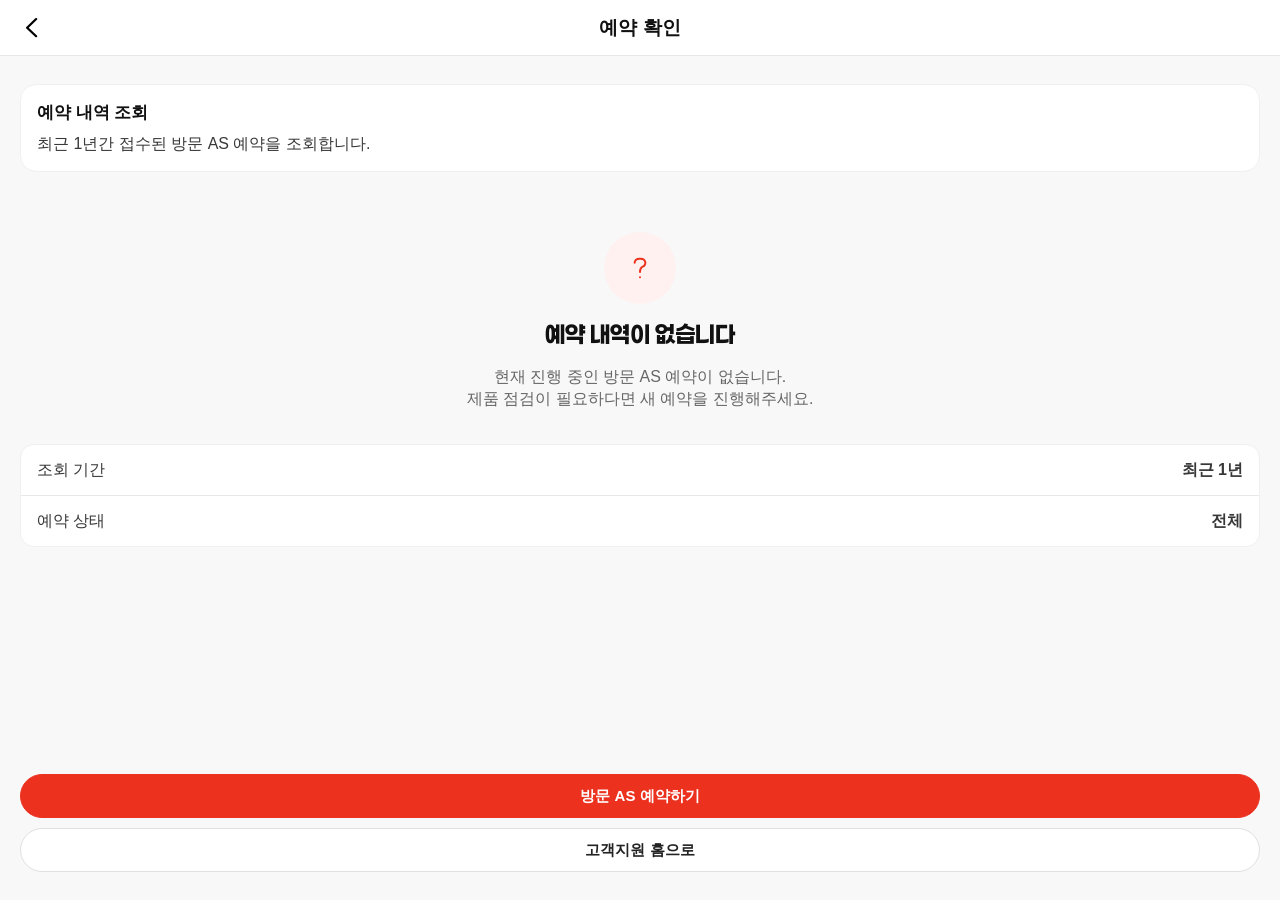
==== commit 96d7f04f: "Increase mobile font sizes" ====
--- a/html/empty-reservations.html
+++ b/html/empty-reservations.html
@@ -5,9 +5,9 @@
     <meta name="viewport" content="width=device-width, initial-scale=1.0">
     <title>예약 내역 없음 | AI Chat</title>
     <link rel="stylesheet" href="../css/fonts.css">
-    <link rel="stylesheet" href="../css/tokens.css?v=20260628">
-    <link rel="stylesheet" href="../css/components.css?v=20260628">
-    <link rel="stylesheet" href="../css/chatbot.css?v=20260628">
+    <link rel="stylesheet" href="../css/tokens.css?v=20260628-font2">
+    <link rel="stylesheet" href="../css/components.css?v=20260628-font2">
+    <link rel="stylesheet" href="../css/chatbot.css?v=20260628-font2">
   </head>
   <body class="twc-chatbot publish-shell state-page">
     <!-- 화면: 예약 내역 없음. 기능 ID: USER-SCR-06, USER-FE-07-004 -->
--- a/css/tokens.css
+++ b/css/tokens.css
@@ -143,81 +143,82 @@
   --twc-shadow-sheet: 0 -12px 32px rgba(0, 0, 0, 0.18);
 
   /* Typography */
-  --twc-type-h1-size: 24px;
-  --twc-type-h1-line: 32px;
+  --twc-type-h1-size: 26px;
+  --twc-type-h1-line: 34px;
   --twc-type-h1-weight: 700;
 
-  --twc-type-h2-size: 21px;
-  --twc-type-h2-line: 28px;
+  --twc-type-h2-size: 23px;
+  --twc-type-h2-line: 30px;
   --twc-type-h2-weight: 800;
 
-  --twc-type-h3-size: 17px;
-  --twc-type-h3-line: 24px;
+  --twc-type-h3-size: 19px;
+  --twc-type-h3-line: 26px;
   --twc-type-h3-weight: 700;
 
-  --twc-type-h4-size: 15px;
-  --twc-type-h4-line: 22px;
+  --twc-type-h4-size: 17px;
+  --twc-type-h4-line: 24px;
   --twc-type-h4-weight: 700;
-  --twc-type-card-title-size: 16px;
-
-  --twc-type-header-size: 14px;
-  --twc-type-header-line: 14px;
+  --twc-type-card-title-size: 18px;
+
+  --twc-type-header-size: 16px;
+  --twc-type-header-line: 16px;
   --twc-type-header-weight: 700;
 
-  --twc-type-hero-size: 24px;
+  --twc-type-hero-size: 26px;
   --twc-type-hero-line: normal;
   --twc-type-hero-weight-bold: 700;
   --twc-type-hero-weight-regular: 400;
 
-  --twc-type-subtitle-size: 13px;
+  --twc-type-subtitle-size: 15px;
   --twc-type-subtitle-line: normal;
   --twc-type-subtitle-weight: 400;
 
-  --twc-type-body-size: 14px;
-  --twc-type-body-line: 20px;
+  --twc-type-body-size: 16px;
+  --twc-type-body-line: 22px;
   --twc-type-body-weight: 400;
   --twc-type-body-weight-medium: 500;
   --twc-type-body-weight-bold: 700;
 
-  --twc-type-body-relaxed-size: 14px;
-  --twc-type-body-relaxed-line: 28px;
-
-  --twc-type-body-lg-size: 16px;
-  --twc-type-body-lg-line: 24px;
-
-  --twc-type-price-size: 19px;
-  --twc-type-price-line: 24px;
+  --twc-type-body-relaxed-size: 16px;
+  --twc-type-body-relaxed-line: 30px;
+
+  --twc-type-body-lg-size: 18px;
+  --twc-type-body-lg-line: 26px;
+
+  --twc-type-price-size: 21px;
+  --twc-type-price-line: 26px;
   --twc-type-price-weight: 800;
 
-  --twc-type-score-size: 15px;
-  --twc-type-score-line: 20px;
+  --twc-type-score-size: 17px;
+  --twc-type-score-line: 22px;
   --twc-type-score-weight: 700;
 
-  --twc-type-small-size: 13px;
-  --twc-type-small-line: 18px;
+  --twc-type-small-size: 15px;
+  --twc-type-small-line: 20px;
   --twc-type-small-weight: 400;
 
-  --twc-type-label-size: 14px;
+  --twc-type-label-size: 16px;
   --twc-type-label-line: normal;
   --twc-type-label-weight: 700;
 
-  --twc-type-caption-size: 12px;
-  --twc-type-caption-line: 16px;
+  --twc-type-caption-size: 14px;
+  --twc-type-caption-line: 18px;
   --twc-type-caption-weight: 400;
 
-  --twc-type-micro-size: 11px;
-  --twc-type-micro-line: 14px;
+  --twc-type-micro-size: 13px;
+  --twc-type-micro-line: 16px;
   --twc-type-micro-weight: 400;
 
-  --twc-type-support-title-size: 17.257px;
+  --twc-type-support-title-size: 19.257px;
   --twc-type-support-title-line: normal;
   --twc-type-support-title-weight: 700;
 
-  --twc-type-support-item-size: 11px;
+  --twc-type-support-item-size: 13px;
   --twc-type-support-item-line: normal;
   --twc-type-support-item-weight: 400;
-  --twc-type-support-item-compact-size: 10px;
-  --twc-type-support-item-compact-line: 13px;
+  --twc-type-support-item-compact-size: 12px;
+  --twc-type-support-item-compact-line: 15px;
+  --twc-font-size-body: var(--twc-type-body-size);
 
   /* Motion */
   --twc-motion-fast: 150ms;
--- a/css/chatbot.css
+++ b/css/chatbot.css
@@ -2359,7 +2359,7 @@
 
 /* 연도 숫자 — 텍스트처럼 표시, 편집 불가 */
 .twc-calendar .numInput.cur-year {
-  font-size: var(--twc-font-size-body, 14px) !important;
+  font-size: var(--twc-font-size-body, 16px) !important;
   font-weight: var(--twc-font-weight-bold, 700) !important;
   color: var(--twc-color-text-heading) !important;
   background: transparent !important;
@@ -2399,7 +2399,7 @@
   border: 1px solid var(--twc-color-border, #e0e0e0) !important;
   border-radius: var(--twc-radius-sm, 6px) !important;
   padding: 4px 26px 4px 10px !important;
-  font-size: var(--twc-font-size-body, 14px) !important;
+  font-size: var(--twc-font-size-body, 16px) !important;
   font-weight: var(--twc-font-weight-bold, 700) !important;
   color: var(--twc-color-text-heading) !important;
   cursor: pointer !important;
@@ -2443,7 +2443,7 @@
   background: transparent !important;
   color: var(--twc-color-text-heading);
   font: inherit;
-  font-size: var(--twc-font-size-body, 14px);
+  font-size: var(--twc-font-size-body, 16px);
   font-weight: var(--twc-font-weight-bold, 700);
   line-height: 22px;
   cursor: pointer;
@@ -2535,7 +2535,7 @@
   border: 0;
   background: transparent;
   color: rgba(0, 0, 0, 0.85);
-  font-size: 14px;
+  font-size: var(--twc-font-size-body, 16px);
   font-weight: 400;
   line-height: 24px;
   text-align: left;
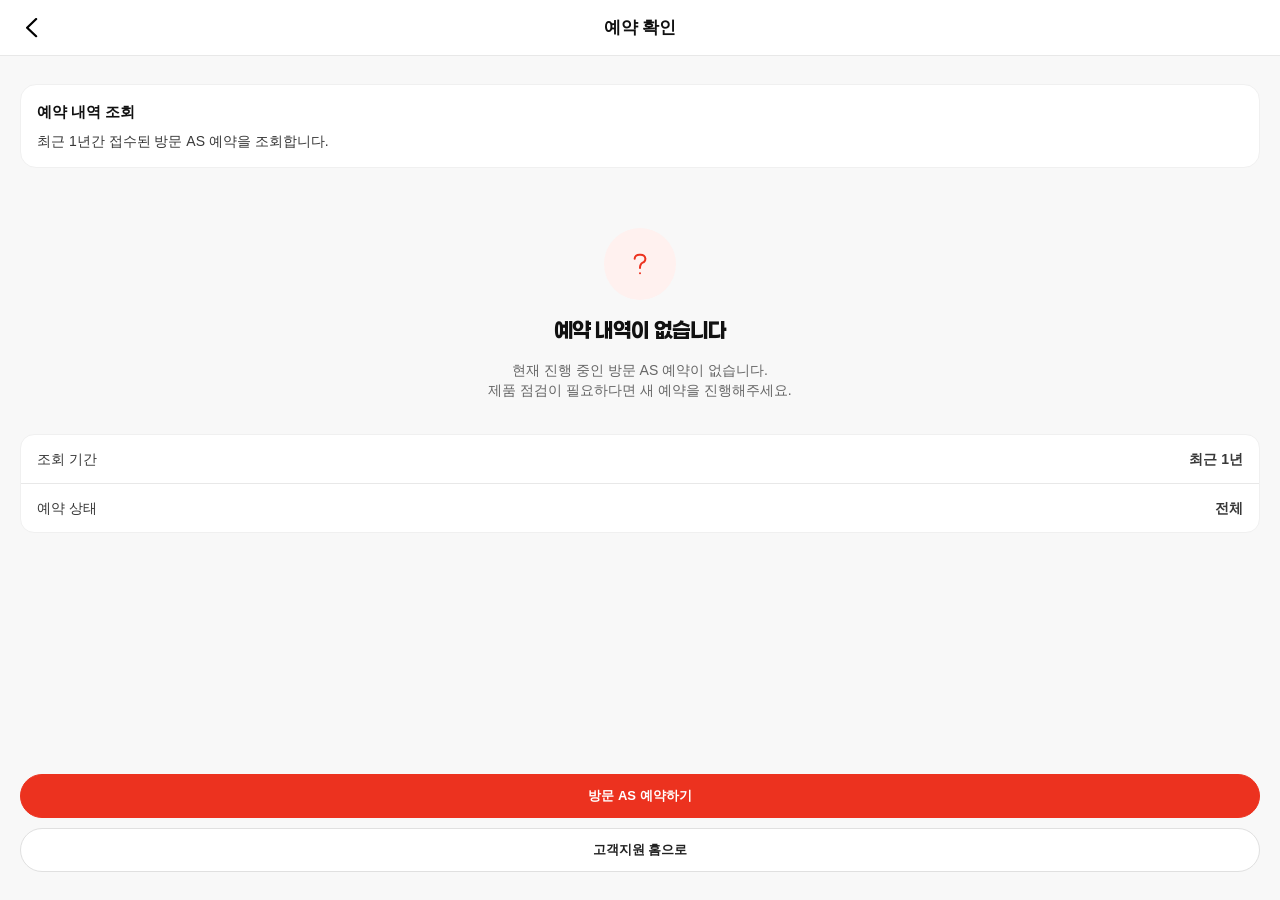
==== commit 61ed2353: "Revert "Increase mobile font sizes" This reverts commit 96d7f04f6be368a9e395f9791c51be8d8c4bb9ee." ====
--- a/html/empty-reservations.html
+++ b/html/empty-reservations.html
@@ -5,9 +5,9 @@
     <meta name="viewport" content="width=device-width, initial-scale=1.0">
     <title>예약 내역 없음 | AI Chat</title>
     <link rel="stylesheet" href="../css/fonts.css">
-    <link rel="stylesheet" href="../css/tokens.css?v=20260628-font2">
-    <link rel="stylesheet" href="../css/components.css?v=20260628-font2">
-    <link rel="stylesheet" href="../css/chatbot.css?v=20260628-font2">
+    <link rel="stylesheet" href="../css/tokens.css?v=20260628">
+    <link rel="stylesheet" href="../css/components.css?v=20260628">
+    <link rel="stylesheet" href="../css/chatbot.css?v=20260628">
   </head>
   <body class="twc-chatbot publish-shell state-page">
     <!-- 화면: 예약 내역 없음. 기능 ID: USER-SCR-06, USER-FE-07-004 -->
--- a/css/tokens.css
+++ b/css/tokens.css
@@ -143,82 +143,81 @@
   --twc-shadow-sheet: 0 -12px 32px rgba(0, 0, 0, 0.18);
 
   /* Typography */
-  --twc-type-h1-size: 26px;
-  --twc-type-h1-line: 34px;
+  --twc-type-h1-size: 24px;
+  --twc-type-h1-line: 32px;
   --twc-type-h1-weight: 700;
 
-  --twc-type-h2-size: 23px;
-  --twc-type-h2-line: 30px;
+  --twc-type-h2-size: 21px;
+  --twc-type-h2-line: 28px;
   --twc-type-h2-weight: 800;
 
-  --twc-type-h3-size: 19px;
-  --twc-type-h3-line: 26px;
+  --twc-type-h3-size: 17px;
+  --twc-type-h3-line: 24px;
   --twc-type-h3-weight: 700;
 
-  --twc-type-h4-size: 17px;
-  --twc-type-h4-line: 24px;
+  --twc-type-h4-size: 15px;
+  --twc-type-h4-line: 22px;
   --twc-type-h4-weight: 700;
-  --twc-type-card-title-size: 18px;
-
-  --twc-type-header-size: 16px;
-  --twc-type-header-line: 16px;
+  --twc-type-card-title-size: 16px;
+
+  --twc-type-header-size: 14px;
+  --twc-type-header-line: 14px;
   --twc-type-header-weight: 700;
 
-  --twc-type-hero-size: 26px;
+  --twc-type-hero-size: 24px;
   --twc-type-hero-line: normal;
   --twc-type-hero-weight-bold: 700;
   --twc-type-hero-weight-regular: 400;
 
-  --twc-type-subtitle-size: 15px;
+  --twc-type-subtitle-size: 13px;
   --twc-type-subtitle-line: normal;
   --twc-type-subtitle-weight: 400;
 
-  --twc-type-body-size: 16px;
-  --twc-type-body-line: 22px;
+  --twc-type-body-size: 14px;
+  --twc-type-body-line: 20px;
   --twc-type-body-weight: 400;
   --twc-type-body-weight-medium: 500;
   --twc-type-body-weight-bold: 700;
 
-  --twc-type-body-relaxed-size: 16px;
-  --twc-type-body-relaxed-line: 30px;
-
-  --twc-type-body-lg-size: 18px;
-  --twc-type-body-lg-line: 26px;
-
-  --twc-type-price-size: 21px;
-  --twc-type-price-line: 26px;
+  --twc-type-body-relaxed-size: 14px;
+  --twc-type-body-relaxed-line: 28px;
+
+  --twc-type-body-lg-size: 16px;
+  --twc-type-body-lg-line: 24px;
+
+  --twc-type-price-size: 19px;
+  --twc-type-price-line: 24px;
   --twc-type-price-weight: 800;
 
-  --twc-type-score-size: 17px;
-  --twc-type-score-line: 22px;
+  --twc-type-score-size: 15px;
+  --twc-type-score-line: 20px;
   --twc-type-score-weight: 700;
 
-  --twc-type-small-size: 15px;
-  --twc-type-small-line: 20px;
+  --twc-type-small-size: 13px;
+  --twc-type-small-line: 18px;
   --twc-type-small-weight: 400;
 
-  --twc-type-label-size: 16px;
+  --twc-type-label-size: 14px;
   --twc-type-label-line: normal;
   --twc-type-label-weight: 700;
 
-  --twc-type-caption-size: 14px;
-  --twc-type-caption-line: 18px;
+  --twc-type-caption-size: 12px;
+  --twc-type-caption-line: 16px;
   --twc-type-caption-weight: 400;
 
-  --twc-type-micro-size: 13px;
-  --twc-type-micro-line: 16px;
+  --twc-type-micro-size: 11px;
+  --twc-type-micro-line: 14px;
   --twc-type-micro-weight: 400;
 
-  --twc-type-support-title-size: 19.257px;
+  --twc-type-support-title-size: 17.257px;
   --twc-type-support-title-line: normal;
   --twc-type-support-title-weight: 700;
 
-  --twc-type-support-item-size: 13px;
+  --twc-type-support-item-size: 11px;
   --twc-type-support-item-line: normal;
   --twc-type-support-item-weight: 400;
-  --twc-type-support-item-compact-size: 12px;
-  --twc-type-support-item-compact-line: 15px;
-  --twc-font-size-body: var(--twc-type-body-size);
+  --twc-type-support-item-compact-size: 10px;
+  --twc-type-support-item-compact-line: 13px;
 
   /* Motion */
   --twc-motion-fast: 150ms;
--- a/css/chatbot.css
+++ b/css/chatbot.css
@@ -2359,7 +2359,7 @@
 
 /* 연도 숫자 — 텍스트처럼 표시, 편집 불가 */
 .twc-calendar .numInput.cur-year {
-  font-size: var(--twc-font-size-body, 16px) !important;
+  font-size: var(--twc-font-size-body, 14px) !important;
   font-weight: var(--twc-font-weight-bold, 700) !important;
   color: var(--twc-color-text-heading) !important;
   background: transparent !important;
@@ -2399,7 +2399,7 @@
   border: 1px solid var(--twc-color-border, #e0e0e0) !important;
   border-radius: var(--twc-radius-sm, 6px) !important;
   padding: 4px 26px 4px 10px !important;
-  font-size: var(--twc-font-size-body, 16px) !important;
+  font-size: var(--twc-font-size-body, 14px) !important;
   font-weight: var(--twc-font-weight-bold, 700) !important;
   color: var(--twc-color-text-heading) !important;
   cursor: pointer !important;
@@ -2443,7 +2443,7 @@
   background: transparent !important;
   color: var(--twc-color-text-heading);
   font: inherit;
-  font-size: var(--twc-font-size-body, 16px);
+  font-size: var(--twc-font-size-body, 14px);
   font-weight: var(--twc-font-weight-bold, 700);
   line-height: 22px;
   cursor: pointer;
@@ -2535,7 +2535,7 @@
   border: 0;
   background: transparent;
   color: rgba(0, 0, 0, 0.85);
-  font-size: var(--twc-font-size-body, 16px);
+  font-size: 14px;
   font-weight: 400;
   line-height: 24px;
   text-align: left;
